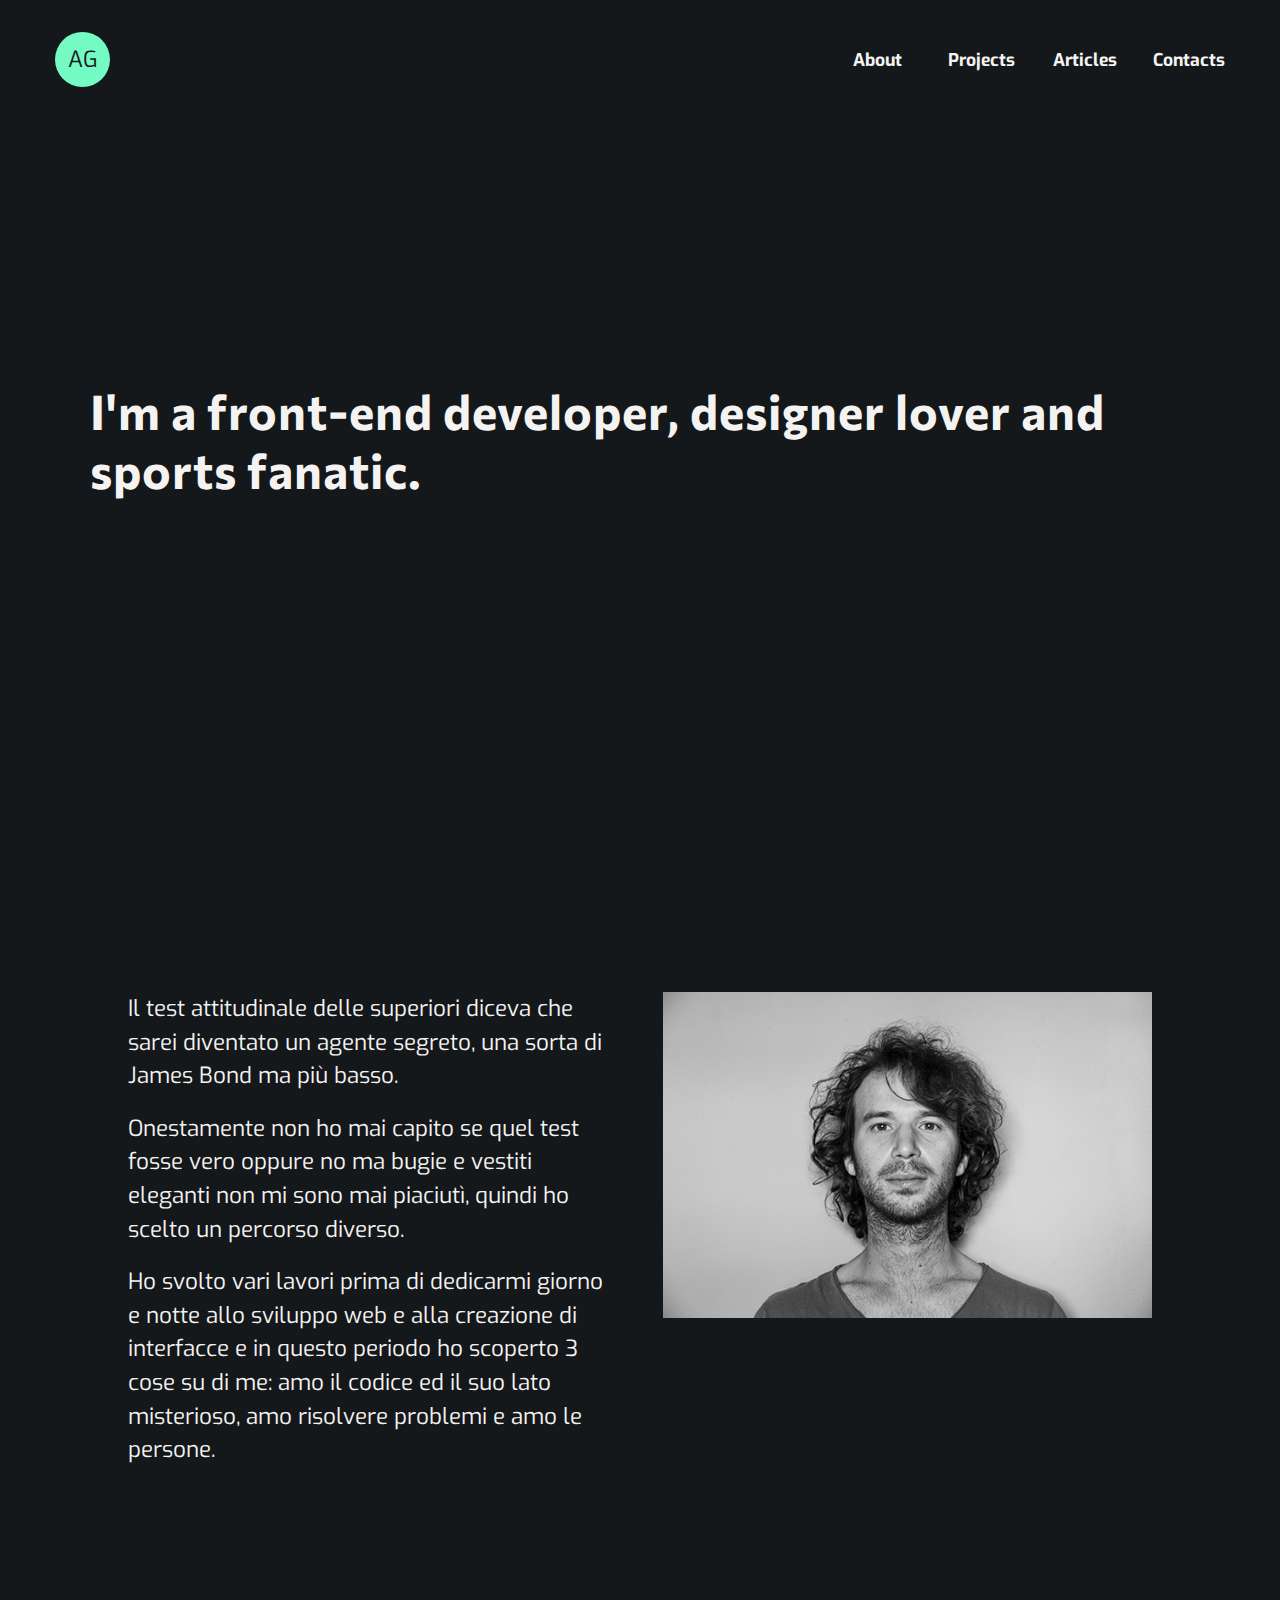
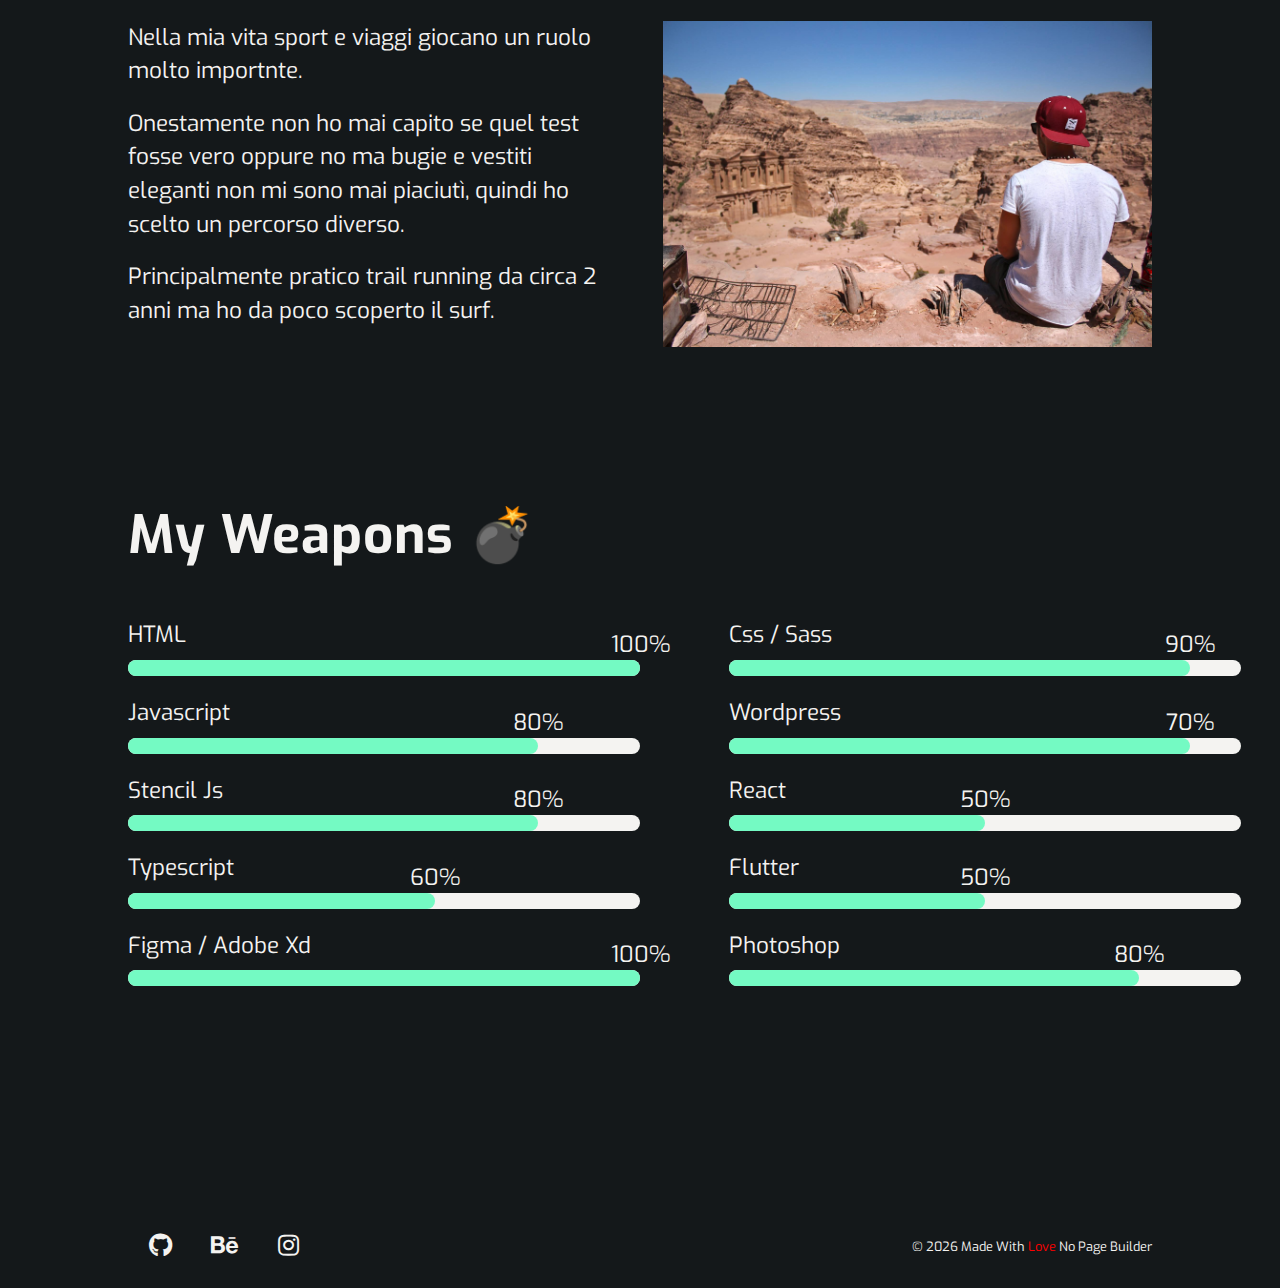
==== about.html @ 7b9c8b34 "finished about & contacts" ====
<!DOCTYPE html>
<html lang="en">
<head>
    <meta charset="UTF-8">
    <meta name="viewport" content="width=device-width, initial-scale=1.0">
    <title>Andrea Guffi Dev</title>
    <!-- font-awesome -->
  <link rel="stylesheet" href="./fontawesome-free-5.12.1-web/css/all.min.css" />
  <!-- font family -->
  <link href="https://fonts.googleapis.com/css2?family=Commissioner:wght@400;600;700&display=swap" rel="stylesheet">
  <link href="https://fonts.googleapis.com/css2?family=Exo:wght@200;400;500;600;700&display=swap" rel="stylesheet">
  <!-- css -->
  <link rel="stylesheet" href="style.css" />
</head>
<body>

  <!-- navbar -->
  <nav class="nav" id="nav">
    <div class="nav-center">
      <!-- nav header -->
      <div class="nav-header">
        <div class="logo">
          <a href="index.html"><p>AG</p></a> 
        </div>
      
         <!-- <a href="index.html">Guffi Andrea</a> -->
        
        <button class="nav-btn" id="nav-btn">
          <i class="fas fa-bars"></i>
        </button>
      </div>
      <!-- nav-links -->
      <ul class="nav-links">
        <li>
          <a href="about.html">About</a>
        </li>
        <li>
          <a href="projects.html">Projects</a>
        </li>
        <li>
          <a href="articles.html">Articles</a>
        </li>
        <li>
          <a href="contacts.html">Contacts</a>
        </li>     
      </ul>
    </div>
  </nav>
  <!-- end of navbar -->
  <!-- sidebar -->
  <aside class="sidebar" id="sidebar">
    <div>
      <button class="close-btn" id="close-btn">
        <i class="fas fa-times"></i>
      </button>
      <!-- nav-links -->
      <ul class="sidebar-links">
          <a href="about.html">About</a>
        </li>
        <li>
          <a href="projects.html">Projects</a>
        </li>
        <li>
          <a href="articles.html">Articles</a>
        </li>
        <li>
          <a href="contacts.html">Contacts</a>
        </li> 
      </ul>
      <!-- social icons -->
      <ul class="social-icons ">
        <li>
          <a href="https://github.com/andreuhh" class="social-icon mobile">
            <i class="fab fa-github"></i>
          </a>
        </li>
        <li>
          <a href="https://www.behance.net/andreaguffi" class="social-icon mobile">
            <i class="fab fa-behance"></i>
          </a>
        </li>
        <li>
          <a href="https://www.instagram.com/andrea_wanderlust92/" class="social-icon mobile">
            <i class="fab fa-instagram"></i>
          </a>
        </li>
      </ul>
    </div>
  </aside>

  <div class="hero">
    <div class="hero__content hero__content--about">        
        <h1>I'm a front-end developer,
            designer lover and
            sports fanatic.</h1>
    </div>
  </div>

  <main>
    <section class="description">
        <div class="description__img">
          <img src="img/fotocv.jpg" alt="" width="70%" height="auto">
        </div>
        <div class="description__text">
            <p>
                Il test attitudinale delle superiori diceva che sarei diventato un agente
                segreto, una sorta di James Bond ma più basso.</p><br>
            <p>Onestamente non ho mai capito se quel test fosse vero oppure no ma
                bugie e vestiti eleganti non mi sono mai piaciutì, quindi ho scelto
                un percorso diverso.
              </p><br>
              <p>
                Ho svolto vari lavori prima di dedicarmi giorno e notte allo sviluppo web e alla
                creazione di interfacce e in questo periodo ho scoperto 3 cose su di me:
                amo il codice ed il
                suo lato misterioso, amo risolvere problemi e amo le persone.
              </p>
        </div>
      </section>

      <section class="description description--sport">
        <div class="description__img">
          <img src="img/profile.jpg" alt="" width="70%" height="auto">
        </div>
        <div class="description__text">
            <p>Nella mia vita sport e viaggi giocano un ruolo molto importnte.</p><br>
            <p>Onestamente non ho mai capito se quel test fosse vero oppure no ma
                bugie e vestiti eleganti non mi sono mai piaciutì, quindi ho scelto
                un percorso diverso.
              </p><br>
            <p>Principalmente pratico trail running da circa 2 anni ma ho da poco
              scoperto il surf.
            </p>
        </div>    
      </section>

        <!-- skills -->
  <section class="section skills">
    <!-- section title -->
    <div class="section-title">
      <h2>My Weapons 💣</h2>
      <div class="underline"></div>
    </div>
    <!--end of section title -->
    <div class="section-center skills-center">
      <article>
        <!-- single skill -->
        <div class="skill">
          <p>HTML</p>
          <div class="skill-container">
            <div class="skill-value value-100"></div>
            <p class="skill-text skill-text-100">
              100%
            </p>
          </div>
        </div>
        <!--end of  single skill -->
        <!-- single skill -->
        <div class="skill">
          <p>Javascript</p>
          <div class="skill-container">
            <div class="skill-value value-80"></div>
            <p class="skill-text skill-text-80">
              80%
            </p>
          </div>
        </div>
        <!--end of  single skill -->
        <!-- single skill -->
        <div class="skill">
          <p>Stencil Js</p>
          <div class="skill-container">
            <div class="skill-value value-80"></div>
            <p class="skill-text skill-text-80">
              80%
            </p>
          </div>
        </div>
        <!--end of  single skill -->
        <!-- single skill -->
        <div class="skill">
          <p>Typescript</p>
          <div class="skill-container">
            <div class="skill-value value-60"></div>
            <p class="skill-text skill-text-60">
              60%
            </p>
          </div>
        </div>
        <!--end of  single skill -->
        <!-- single skill -->
        <div class="skill">
          <p>Figma / Adobe Xd</p>
          <div class="skill-container">
            <div class="skill-value value-100"></div>
            <p class="skill-text skill-text-100">
              100%
            </p>
          </div>
        </div>
        <!--end of  single skill -->
      </article>
      <article>

        <!-- single skill -->
        <div class="skill">
          <p>Css / Sass</p>
          <div class="skill-container">
            <div class="skill-value value-90"></div>
            <p class="skill-text skill-text-90">
              90%
            </p>
          </div>
        </div>
        <!--end of  single skill -->
        <!-- single skill -->
        <div class="skill">
          <p>Wordpress</p>
          <div class="skill-container">
            <div class="skill-value value-90"></div>
            <p class="skill-text skill-text-90">
              70%
            </p>
          </div>
        </div>
        <!--end of  single skill -->
        <!-- single skill -->
        <div class="skill">
          <p>React</p>
          <div class="skill-container">
            <div class="skill-value value-50"></div>
            <p class="skill-text skill-text-50">
              50%
            </p>
          </div>
        </div>
        <!--end of  single skill -->
        <!-- single skill -->
        <div class="skill">
          <p>Flutter</p>
          <div class="skill-container">
            <div class="skill-value value-50"></div>
            <p class="skill-text skill-text-50">
              50%
            </p>
          </div>
        </div>
        <!--end of  single skill -->
        <!-- single skill -->
        <div class="skill">
          <p>Photoshop</p>
          <div class="skill-container">
            <div class="skill-value value-80"></div>
            <p class="skill-text skill-text-80">
              80%
            </p>
          </div>
        </div>
        <!--end of  single skill -->
      </article>
    </div>
  </section>
  <!-- end of skills -->


  </main>

  <!-- footer -->
  <footer class="footer">

    <ul class="social-icons">
      <li>
        <a href="https://github.com/andreuhh" class="social-icon">
          <i class="fab fa-github"></i>
        </a>
      </li>
      <li>
        <a href="https://www.behance.net/andreaguffi" class="social-icon">
          <i class="fab fa-behance"></i>
        </a>
      </li>
      <li>
        <a href="https://www.instagram.com/andrea_wanderlust92/" class="social-icon">
          <i class="fab fa-instagram"></i>
        </a>
      </li>
    </ul>
    
    <p>&copy; <span id="date"></span> Made with <span class="love">love</span> No page builder</p>
  </footer>

   <!-- Script -->
  <script src="./js/app.js"></script>  
</body>
</html>
---- style.css ----
/*
=============== 
Variables
===============
*/
:root {
  --dark-background: #2F2D2B;
  --dark-background: #14181a;
  --secondary-col:#74FAC3;
  --my-gray-1: #F4F3F1;
  --text-tertiary: #98a6ae;

  --ff-primary: 'Exo', sans-serif;
  --ff-secondary: 'Commissioner', sans-serif;;
  --transition: all 0.3s ease-out;
  --radius: 0.5rem;
  --light-shadow: 0 5px 15px rgba(0, 0, 0, 0.1);
  --dark-shadow: 0 5px 15px rgba(0, 0, 0, 0.2);
  --max-width: 1170px;
}
/*
=============== 
Global Styles
===============
*/

*,
*:before,
*:after {
    -webkit-box-sizing: border-box;
        -moz-box-sizing: border-box;
            box-sizing: border-box;
            /* added later */
            margin: 0;
            padding: 0;
}

body {
  font-family: var(--ff-primary);
  background: var(--dark-background);
  color: #f6f5f5;
  font-size: 0.875rem;
}
ul {
  list-style-type: none;
}
a {
  text-decoration: none;
}
img:not(.nav-logo) {
  width: 100%;
  display: block;
}

h1,
h2,
h3,
h4 {
  font-family: var(--ff-primary);
  color: var(--my-gray-1);
  letter-spacing: 1px;
}
h1 {
  font-family: var(--ff-secondary);
  font-size: 3.8rem;
  font-weight: 700;
}
h2 {
  
  font-size: 2.3rem;
  text-align: left;
}
h3 {
  font-size: 1.5rem;
}
h4 {
  font-size: 1.5rem;
}
p {
  font-size: 1.3rem;
  color: var(--my-gray-1);
  line-height: 1.5;
}

@media screen and (min-width: 768px) {
  h1 {
    font-size: 4.5rem;
  }
  h2 {
    font-size: 3.5rem;
  }
  h3 {
    font-size: 1.75rem;
  }
  h4 {
    font-size: 1rem;
  }
  p{font-size: 1.4rem}
}

@media screen and (min-width: 1000px){
    h1 {
        font-size: 7.5rem;
      } 
      h2 {
        font-size: 3.3rem;
      }
      h3 {
        font-size: 3rem;
      }
      h4 {
        font-size: 2rem;
      }
}


/*  global classes */

.logo{
    width: 55px;
    height: 55px;
    border-radius: 50%;
    background: var(--secondary-col);
    display: flex;
    justify-content: center;
    align-items: center;  
    align-content: center; 
    text-align: center;
}

.logo a:hover{border-bottom: none !important;}

.logo p{margin: 0; color: var(--dark-background);}

.btn {
  color: var(--my-gray-1);
  padding: 0.5rem 1rem;
  display: inline-block;
  font-weight: 700;
  -webkit-transition: var(--transition);
  transition: var(--transition);
  font-size: 1rem;
  border: 2px solid var(--my-gray-1);
  cursor: pointer;
}

/* section */
.section {
  padding: 3rem 0;
}

.section-center {
  width: 90vw;
  margin: 0 auto;
  max-width: 1170px;
}
@media screen and (min-width: 992px) {
  .section-center {
    width: 95vw;
  }
}

.section-title {
  margin-bottom: 3rem;
  text-align: center;
}

/*
=============== 
Navbar
===============
*/
#nav {
  background: var(--dark-background);
}
#nav a {
  color: var(--my-gray-1);
  font-size: 1.1rem;
}

#nav a:hover{
  border-bottom: 2px solid var(--secondary-col);
}
.nav-links {
  display: none;
}
.nav {
  background-color: var(--dark-background);
  height: 5rem;
  padding: 2rem;
  display: grid;
  -webkit-box-align: center;
  align-items: center;
  -webkit-transition: var(--transition);
  transition: var(--transition);
}
.nav-center {
  width: 100%;
  max-width: 1170px;
  margin: 0 auto;
}
.nav-header {
  background: var(--dark-background);
  display: grid;
  grid-template-columns: auto 1fr;
  -webkit-box-align: center;
  align-items: center;
}

.nav-header a{
  font-family: var(--ff-primary);
}

.nav-btn {
  background: transparent;
  border-color: transparent;
  color: var(--my-gray-1);
  font-size: 1.8rem;
  cursor: pointer;
  justify-self: end;
  outline: none;
}
@media screen and (min-width: 768px) {
  .nav {
    background: var(--dark-background);
  }
  .nav-btn {
    display: none;
  }
  .nav-links {
    display: grid;
    grid-template-columns: repeat(4, 1fr);
    justify-items: center;
    -webkit-column-gap: 2rem;
    -moz-column-gap: 2rem;
    column-gap: 2rem;
    justify-self: end;
    color: var(--secondary-col);
  }
  .nav-links a {
    text-transform: capitalize;
    color: var(--secondary-col);
    font-weight: bold;
    -webkit-transition: var(--transition);
    transition: var(--transition);
  }
  .nav-links a:hover {
    color: var(--secondary-col);
  }
  .nav-center {
    color: var(--my-gray-1);
    display: grid;
    grid-template-columns: auto 1fr;
    -webkit-box-align: center;
    align-items: center;
  }
}
/*
=============== 
Sidebar
===============
*/
.sidebar {
  position: fixed;
  top: 0;
  left: 0;
  width: 100%;
  height: 100%;
  background: var(--dark-background);
  z-index: 4;
  display: grid;
  place-items: center;
  -webkit-transition: var(--transition);
  transition: var(--transition);
  /* add later */
  -webkit-transform: translateX(-100%);
  transform: translateX(100%);
}
/* toggle sidebar */
.show-sidebar {
  -webkit-transform: translateX(0);
  transform: translateX(0);
}
.sidebar-links {
  text-align: center;
}
.sidebar-links a {
  font-size: 2rem;
  text-transform: capitalize;
  -webkit-transition: var(--transition);
  transition: var(--transition);
  color: var(--my-gray-1);
  display: inline-block;
  margin-bottom: 1.5rem;
}
.sidebar-links a:hover {
  color: var(--secondary-col);
}
.social-icons {
  text-align: center;
  display: grid;
  margin-top: 3rem;
  width: 12rem;
  grid-template-columns: repeat(3, 1fr);
  justify-items: center;
  color: var(--my-gray-1);
}
.social-icon {
  font-size: 1.5rem;
  color: var(--my-gray-1);
  -webkit-transition: var(--transition);
  transition: var(--transition);
}

.social-icon:hover {
  color: var(--secondary-col);
}
.close-btn {
  position: absolute;
  top: 2rem;
  right: 2rem;
  font-size: 2rem;
  background: transparent;
  border: transparent;
  -webkit-transition: var(--transition);
  transition: var(--transition);
  color: var(--my-gray-1);
  outline: none;
  cursor: pointer;
}
.close-btn:hover {
  opacity: .9;
}

/*
=============== 
Hero
===============
*/
.hero{
    height: 70vh;
    background: var(--dark-background);
    background-size: cover;
    background-position: center;
    display: flex;
    justify-content: center;
    align-items: center;
    text-align: center;  
    margin: 0 7%;
}

.hero__content span{
    color: var(--secondary-col);
}

.hero h1{
    color: var(--my-gray-1);
}

.hero-icons{margin: 0 auto;}

@media screen and (min-width: 768px){
  .hero{height: 80vh;}
}

/*
=============== 
main
===============
*/

main{margin: 20% 5% 10% 5%;text-align: center;}

section.projects{margin-bottom: 15%;}

section.projects p{font-weight: 200; font-size: 1.1rem;}

.projects__container__single{margin-top: 10%;text-align: left;}
.projects__container__single h4{padding-top: 2%; font-weight: 700;}
.projects__container__single p{color: var(--text-tertiary);}

@media screen and (min-width: 768px){
    main{margin: 15% 7% 10% 7%;text-align: center;} 
    .projects__container{
        display: grid; 
        justify-content: space-around;
        grid-template-columns: 1fr 1fr;
        grid-gap: 40px;
    }
}

@media screen and (min-width: 1024px){
  main{margin: 15% 10% 10% 10%;text-align: center;} 
  .projects__container{
      display: grid; 
      justify-content: space-around;
      grid-template-columns: 1fr 1fr;
      grid-gap: 40px;
  }
}

.btn--primary{
  background-color: var(--dark-background);
  text-align: center;
  margin: 5% auto;
  color: var(--secondary-col);
  border: 1px solid var(--secondary-col);
  padding: .6rem 2.2rem;
  font-size: 1.2rem;
  -webkit-transition: var(--transition);
  transition: var(--transition);
  cursor: pointer;
  font-family: var(--ff-primary);
  transition: var(--transition);
  outline: none;
}

.btn--primary:hover{
  background-color: var(--secondary-col);
  color: var(--dark-background);
}


@media screen and (min-width: 768px){
  .btn--primary{padding: .8rem 2.5rem;}
  section.projects{margin-bottom: 7%;}
}

/*
=============== 
blog
===============
*/
.blog__container{text-align: left; padding-top: 3%;}
.blog__container p{padding: 2% 0;}
.blog__container__single{padding: 5% 0;}
.blog__container__single:last-child{border-bottom: 1px solid var(--my-gray-1);}
.blog__container__single--container{padding-top: 5%;}

p.date{ 
  font-size: .9rem;
  color: var(--text-tertiary);
}


@media screen and (min-width: 768px){
  .blog__container__single{display: flex; border-bottom: 1px solid var(--my-gray-1);}
  .blog__container__single:first-child{border-top: 1px solid var(--my-gray-1);}
  .blog__container__single img{width: 35%;}
  .blog__container__single--container{width: 65%; padding-left: 5%;}
  p.date{ font-size: 1rem;}
}

/*
=============== 
email cta
===============
*/
.emailCta{text-align: left;}
.emailCta p:first-child{padding-top: 15%; font-weight: 500;}
.emailCta a{
  font-size: 1.7rem; 
  color: var(--secondary-col);
  font-weight: 700;
}

@media screen and (min-width: 1024px){
  .emailCta{text-align:left;}
}

/*
=============== 
footer
===============
*/
footer{
  display: flex;
  justify-content: space-between;
  align-items: center;
  margin: 2% 10% 2% 10%;
}

.footer .social-icons {
  margin-bottom: 0rem; 
}
.footer .social-icon {
  color: var(--my-gray-1);
}
.footer .social-icon:hover {
  color: var(--secondary-col);
}
.footer p {
  margin-top: 3rem; 
  font-size: .8rem;
  text-transform: capitalize;
  text-align: center;
  color: var(--my-gray-1);
}

.love{color: red;}

@media screen and (max-width: 500px) {
  .footer {
    display: block;
    margin: 15% 5% 2% 5%;
  }

  .footer p{
    order: 1;
    padding: 5px 0; 
  }

  .footer .social-icons{margin: 0 auto;}
}

/*
=============== 
Projects Page
===============
*/

.blog__page{
  padding-bottom: 20%;
}

@media screen and (min-width: 768px){
  .blog__page{
    padding-bottom: 10%;
  }
}

/*
=============== 
About Page
===============
*/
.hero__content--about h1{
  font-size: 3rem;
  text-align: left;
}

.description__text{
  text-align: left;
  padding-top: 5%;
}

.description--sport{padding-top: 15%;}


@media screen and (min-width: 768px){
  .description{
    display: grid;
    grid-template-columns: 1fr 1fr;
    grid-gap: 45px;
  }
  .description__text{order: 0; padding-top: 0;}
  .description__img{order: 1;}
}


/*
=============== 
Skills
===============
*/
section.skills{padding-top: 25%;}

.skill {
  margin-bottom: 1.25rem;
}

.skill p {
  margin-bottom: 0.5rem;
  text-transform: capitalize;
  color: var(--my-gray-1);
  text-align: left;
}
.skill-container {
  background: var(--my-gray-1);
  height: 1rem;
  width: 90%;
  border-radius: var(--radius);
  position: relative;
}
.skill-value {
  position: absolute;
  top: 0;
  left: 0;
  background: var(--secondary-col);
  height: 100%;
  width: 50%;
  border-radius: var(--radius);
}
.value-100 {
  width: 100%;
}
.value-90 {
  width: 90%;
}
.value-70 {
  width: 70%;
}
.value-60{
  width: 60%;
}
.value-80 {
  width: 80%;
}
.value-50{
  width: 50%;
}
.skill-text {
  position: absolute;
  top: -2rem;
  left: 50%;
  -webkit-transform: translateX(-50%);
  transform: translateX(-50%);
}
.skill-text-60 {
  left: 60%;
}
.skill-text-70 {
  left: 70%;
}
.skill-text-90 {
  left: 90%;
}
.skill-text-80 {
  left: 80%;
}
.skill-text-100 {
  left: 100%;
}

@media screen and (min-width: 768px) {
  .skills-center {
    display: grid;
    grid-template-columns: 1fr 1fr;
    -webkit-column-gap: 2rem;
    -moz-column-gap: 2rem;
    column-gap: 2rem;
  }
  section.skills{padding-top: 15%;}
}




section.contacts{text-align: left;}
section.contacts a{color: var(--secondary-col); font-weight: 700;}
section.contacts p{padding-top: 2%;}
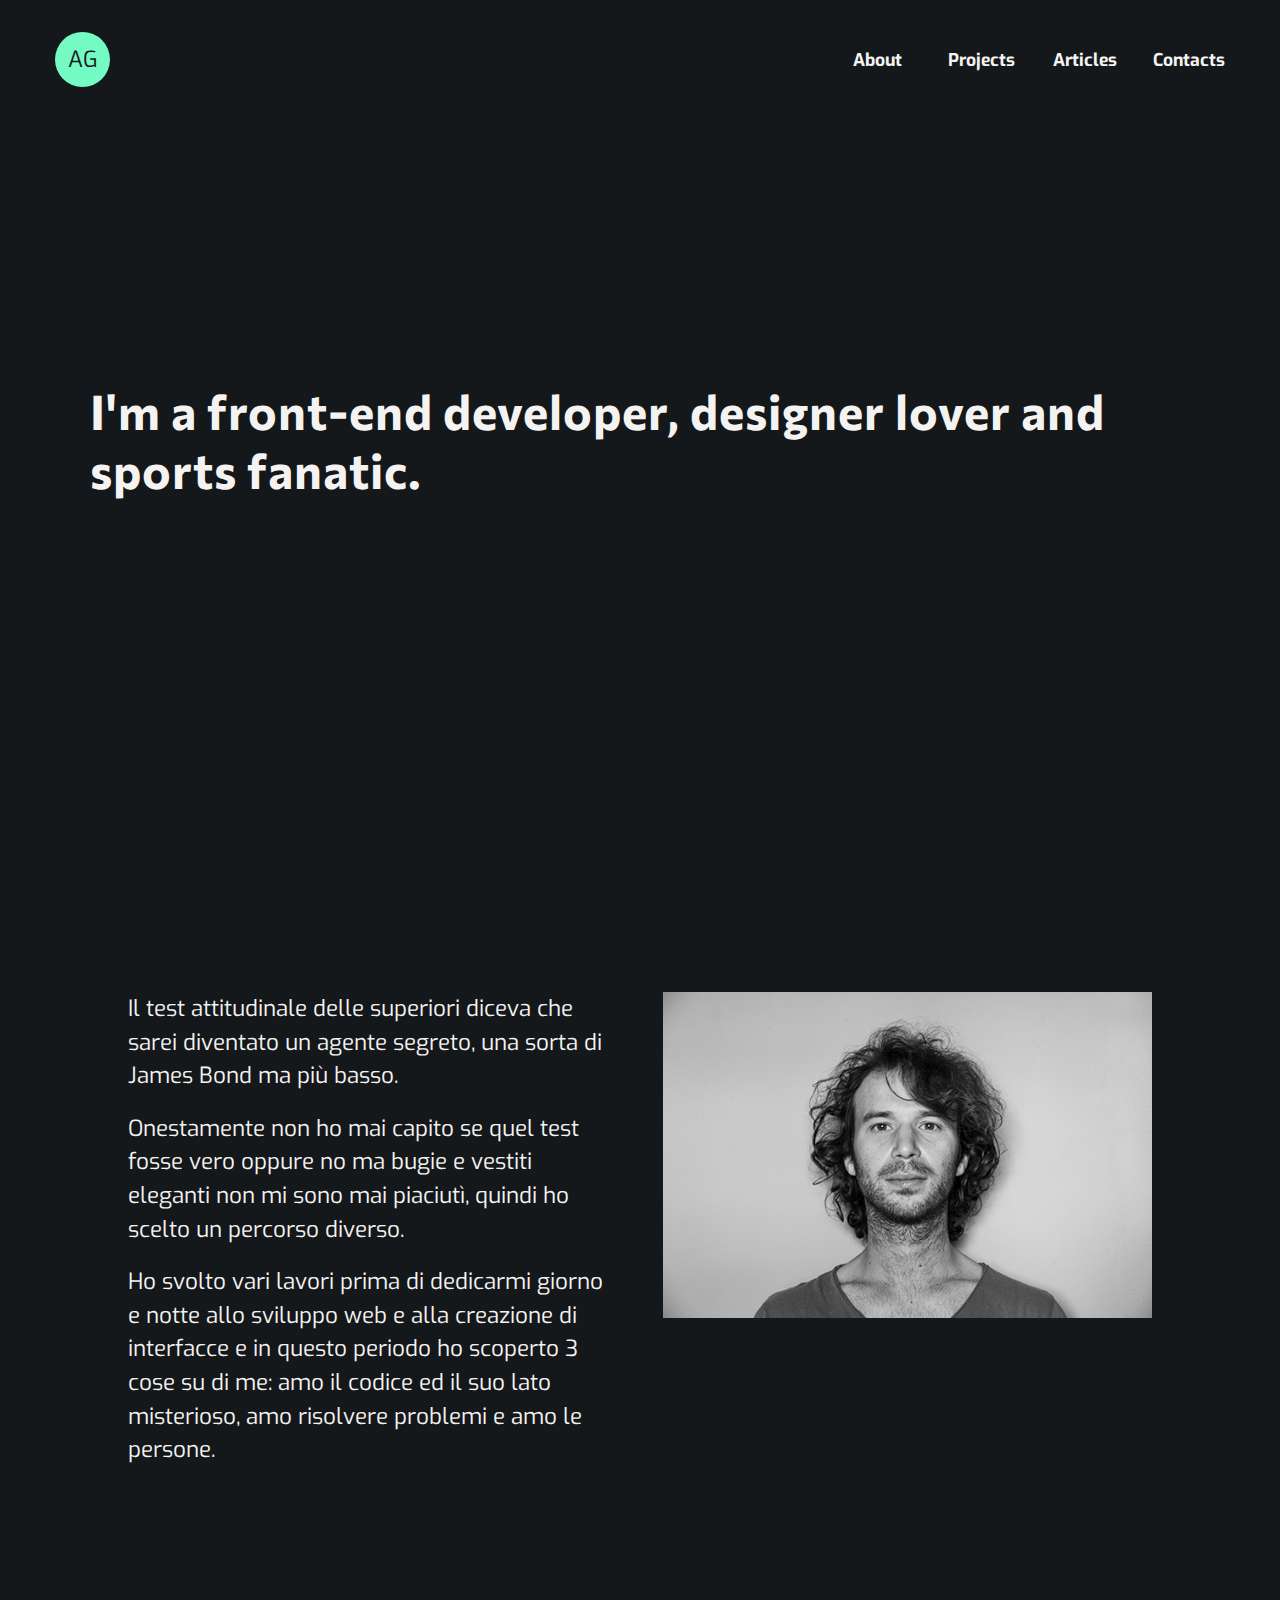
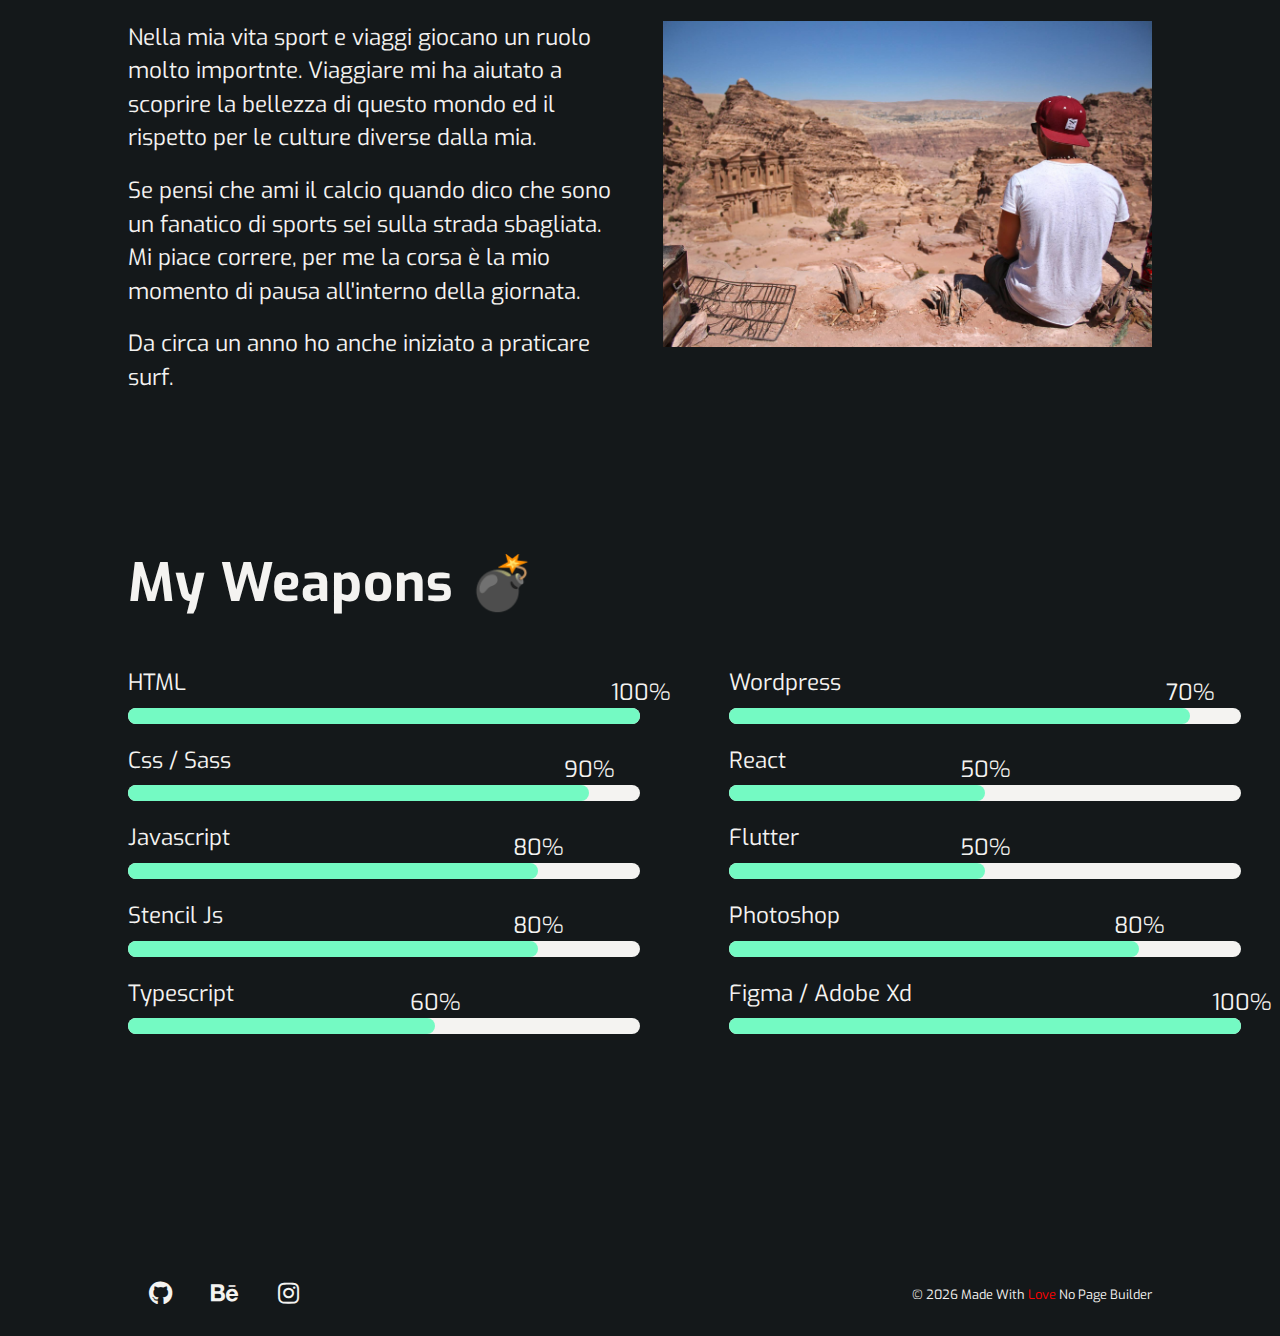
==== commit f876bd21: "ok" ====
--- a/about.html
+++ b/about.html
@@ -123,13 +123,14 @@
           <img src="img/profile.jpg" alt="" width="70%" height="auto">
         </div>
         <div class="description__text">
-            <p>Nella mia vita sport e viaggi giocano un ruolo molto importnte.</p><br>
-            <p>Onestamente non ho mai capito se quel test fosse vero oppure no ma
-                bugie e vestiti eleganti non mi sono mai piaciutì, quindi ho scelto
-                un percorso diverso.
+            <p>Nella mia vita sport e viaggi giocano un ruolo molto importnte.
+              Viaggiare mi ha aiutato a scoprire la bellezza di questo mondo 
+              ed il rispetto per le culture diverse dalla mia.</p><br>
+            <p>Se pensi che ami il calcio quando dico che sono un fanatico di sports
+              sei sulla strada sbagliata. Mi piace correre, per me la corsa è la mio
+               momento di pausa all'interno della giornata. 
               </p><br>
-            <p>Principalmente pratico trail running da circa 2 anni ma ho da poco
-              scoperto il surf.
+            <p>Da circa un anno ho anche iniziato a praticare surf.
             </p>
         </div>    
       </section>
@@ -155,6 +156,17 @@
           </div>
         </div>
         <!--end of  single skill -->
+         <!-- single skill -->
+         <div class="skill">
+          <p>Css / Sass</p>
+          <div class="skill-container">
+            <div class="skill-value value-90"></div>
+            <p class="skill-text skill-text-90">
+              90%
+            </p>
+          </div>
+        </div>
+        <!--end of  single skill -->
         <!-- single skill -->
         <div class="skill">
           <p>Javascript</p>
@@ -188,6 +200,54 @@
           </div>
         </div>
         <!--end of  single skill -->
+      </article>
+
+      <article>
+
+        <!-- single skill -->
+        <div class="skill">
+          <p>Wordpress</p>
+          <div class="skill-container">
+            <div class="skill-value value-90"></div>
+            <p class="skill-text skill-text-90">
+              70%
+            </p>
+          </div>
+        </div>
+        <!--end of  single skill -->
+        <!-- single skill -->
+        <div class="skill">
+          <p>React</p>
+          <div class="skill-container">
+            <div class="skill-value value-50"></div>
+            <p class="skill-text skill-text-50">
+              50%
+            </p>
+          </div>
+        </div>
+        <!--end of  single skill -->
+        <!-- single skill -->
+        <div class="skill">
+          <p>Flutter</p>
+          <div class="skill-container">
+            <div class="skill-value value-50"></div>
+            <p class="skill-text skill-text-50">
+              50%
+            </p>
+          </div>
+        </div>
+        <!--end of  single skill -->
+        <!-- single skill -->
+        <div class="skill">
+          <p>Photoshop</p>
+          <div class="skill-container">
+            <div class="skill-value value-80"></div>
+            <p class="skill-text skill-text-80">
+              80%
+            </p>
+          </div>
+        </div>
+        <!--end of  single skill -->
         <!-- single skill -->
         <div class="skill">
           <p>Figma / Adobe Xd</p>
@@ -195,64 +255,6 @@
             <div class="skill-value value-100"></div>
             <p class="skill-text skill-text-100">
               100%
-            </p>
-          </div>
-        </div>
-        <!--end of  single skill -->
-      </article>
-      <article>
-
-        <!-- single skill -->
-        <div class="skill">
-          <p>Css / Sass</p>
-          <div class="skill-container">
-            <div class="skill-value value-90"></div>
-            <p class="skill-text skill-text-90">
-              90%
-            </p>
-          </div>
-        </div>
-        <!--end of  single skill -->
-        <!-- single skill -->
-        <div class="skill">
-          <p>Wordpress</p>
-          <div class="skill-container">
-            <div class="skill-value value-90"></div>
-            <p class="skill-text skill-text-90">
-              70%
-            </p>
-          </div>
-        </div>
-        <!--end of  single skill -->
-        <!-- single skill -->
-        <div class="skill">
-          <p>React</p>
-          <div class="skill-container">
-            <div class="skill-value value-50"></div>
-            <p class="skill-text skill-text-50">
-              50%
-            </p>
-          </div>
-        </div>
-        <!--end of  single skill -->
-        <!-- single skill -->
-        <div class="skill">
-          <p>Flutter</p>
-          <div class="skill-container">
-            <div class="skill-value value-50"></div>
-            <p class="skill-text skill-text-50">
-              50%
-            </p>
-          </div>
-        </div>
-        <!--end of  single skill -->
-        <!-- single skill -->
-        <div class="skill">
-          <p>Photoshop</p>
-          <div class="skill-container">
-            <div class="skill-value value-80"></div>
-            <p class="skill-text skill-text-80">
-              80%
             </p>
           </div>
         </div>
--- a/style.css
+++ b/style.css
@@ -62,7 +62,7 @@
 }
 h1 {
   font-family: var(--ff-secondary);
-  font-size: 3.8rem;
+  font-size: 3.5rem;
   font-weight: 700;
 }
 h2 {
@@ -547,7 +547,7 @@
 .description--sport{padding-top: 15%;}
 
 
-@media screen and (min-width: 768px){
+@media screen and (min-width: 900px){
   .description{
     display: grid;
     grid-template-columns: 1fr 1fr;
@@ -643,10 +643,12 @@
   section.skills{padding-top: 15%;}
 }
 
-
-
-
+/*
+=============== 
+Contacts
+===============
+*/
 section.contacts{text-align: left;}
 section.contacts a{color: var(--secondary-col); font-weight: 700;}
-section.contacts p{padding-top: 2%;}
-
+section.contacts p{padding-top: 10%;}
+
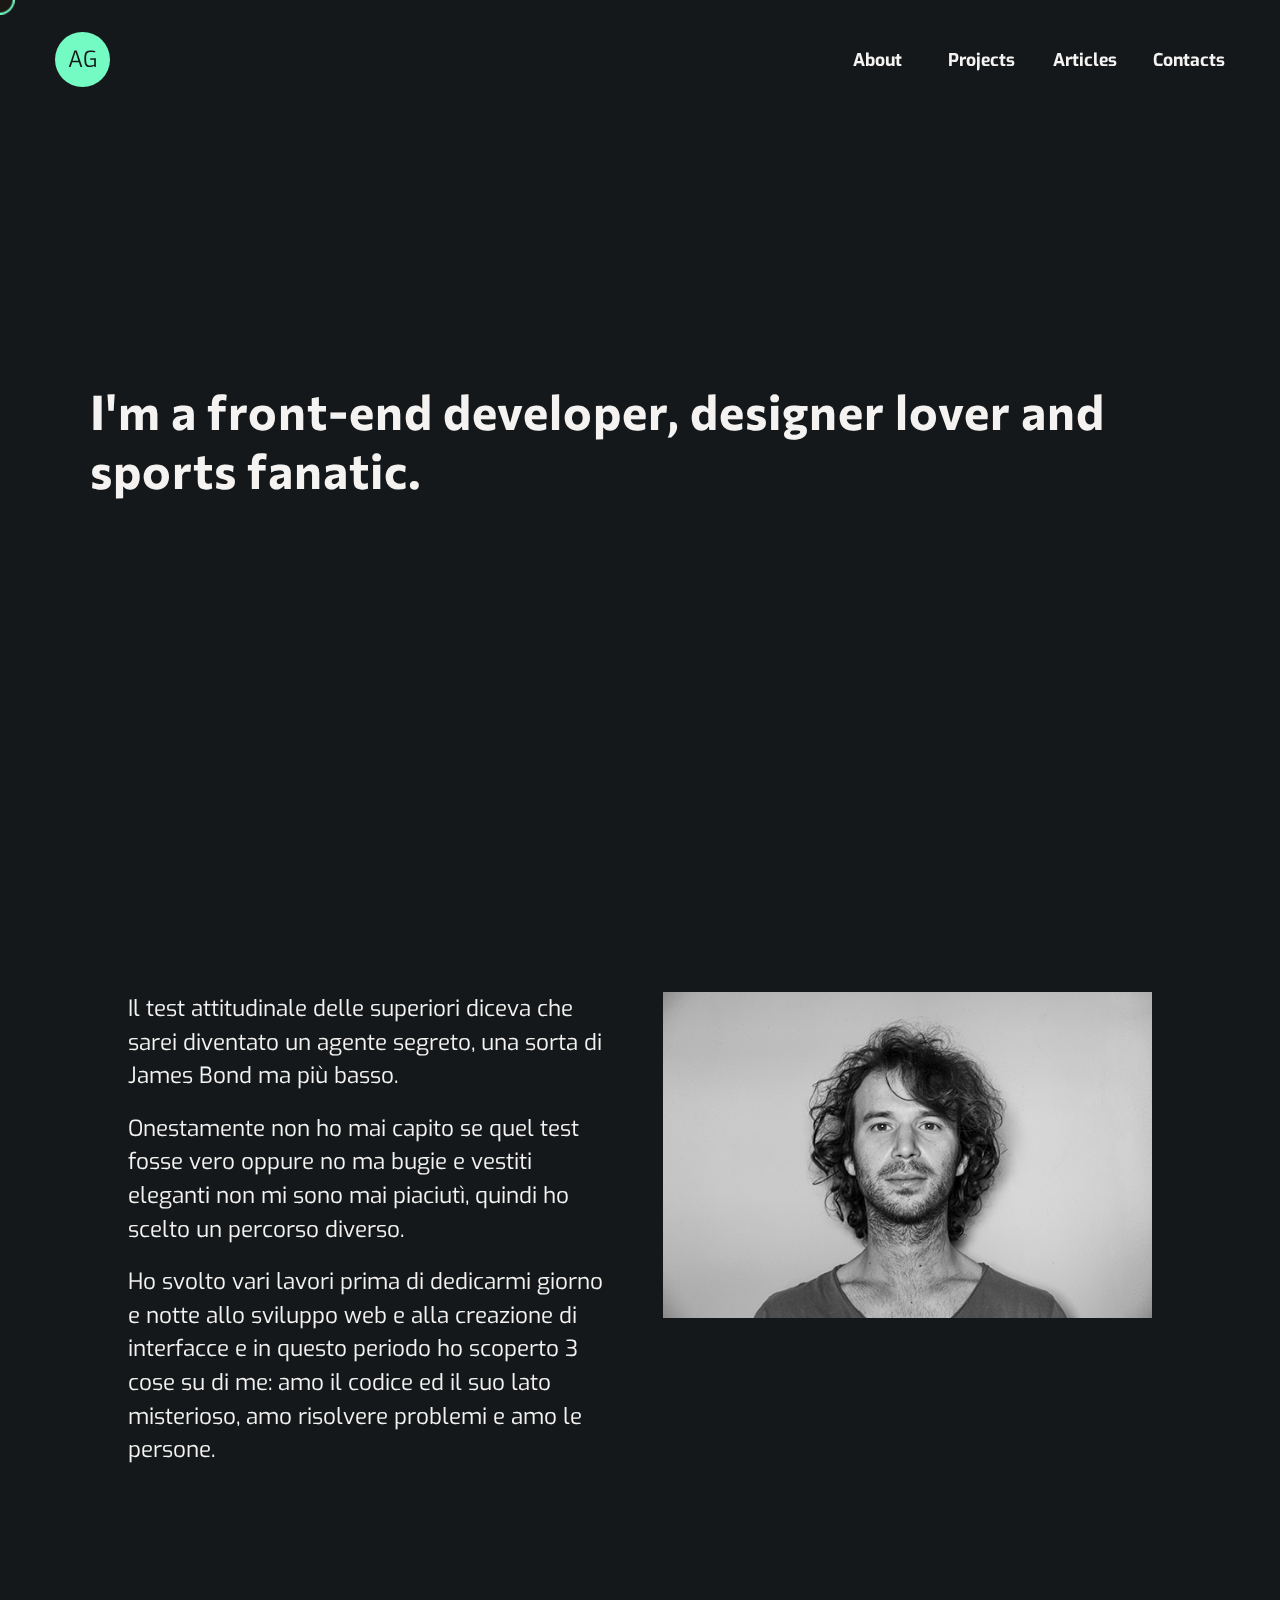
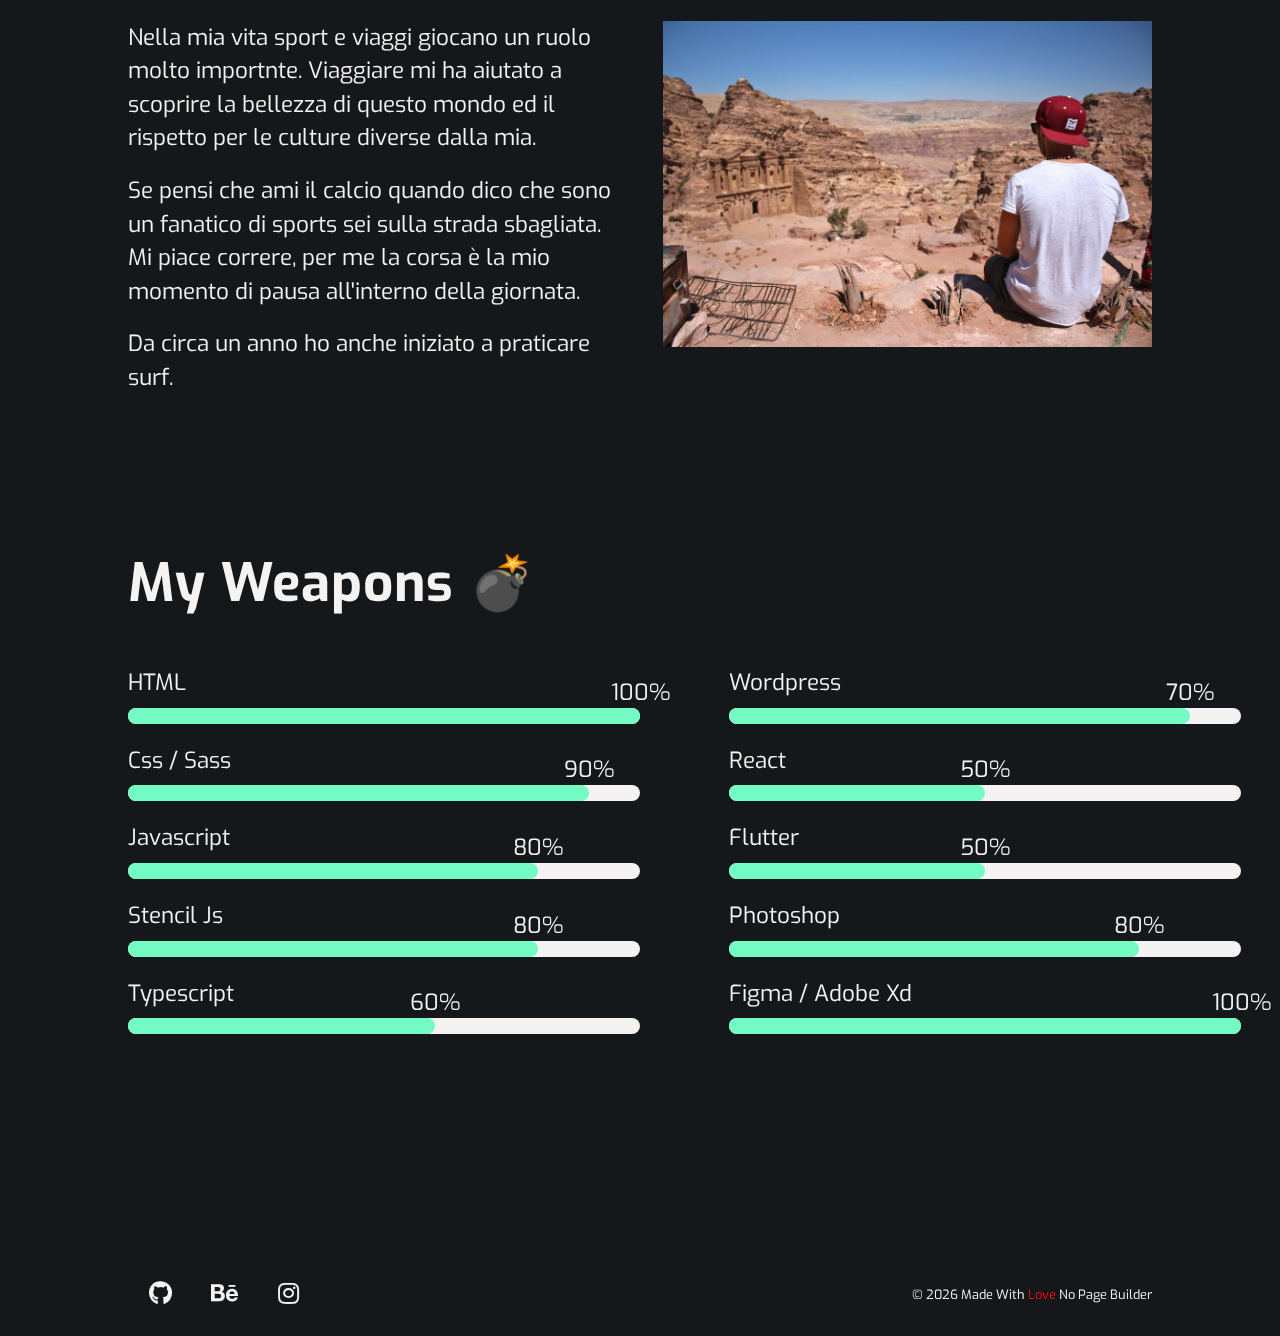
==== commit 0a02c65c: "ok" ====
--- a/about.html
+++ b/about.html
@@ -13,6 +13,8 @@
   <link rel="stylesheet" href="style.css" />
 </head>
 <body>
+  <!-- without this cursor doesn't works-->
+  <div class="cursor"></div>
 
   <!-- navbar -->
   <nav class="nav" id="nav">
@@ -292,6 +294,7 @@
   </footer>
 
    <!-- Script -->
-  <script src="./js/app.js"></script>  
+  <script src="./js/app.js"></script> 
+  <script src="/js/mouse.js"></script>  
 </body>
 </html>--- a/style.css
+++ b/style.css
@@ -36,6 +36,7 @@
 }
 
 body {
+  cursor: none;
   font-family: var(--ff-primary);
   background: var(--dark-background);
   color: #f6f5f5;
@@ -67,7 +68,7 @@
 }
 h2 {
   
-  font-size: 2.3rem;
+  font-size: 2rem;
   text-align: left;
 }
 h3 {
@@ -141,7 +142,7 @@
   transition: var(--transition);
   font-size: 1rem;
   border: 2px solid var(--my-gray-1);
-  cursor: pointer;
+  /*cursor: pointer;*/
 }
 
 /* section */
@@ -178,9 +179,10 @@
   font-size: 1.1rem;
 }
 
-#nav a:hover{
+/*#nav a:hover{
   border-bottom: 2px solid var(--secondary-col);
-}
+}*/
+
 .nav-links {
   display: none;
 }
@@ -216,7 +218,7 @@
   border-color: transparent;
   color: var(--my-gray-1);
   font-size: 1.8rem;
-  cursor: pointer;
+  /*cursor: pointer;*/
   justify-self: end;
   outline: none;
 }
@@ -236,6 +238,7 @@
     column-gap: 2rem;
     justify-self: end;
     color: var(--secondary-col);
+    z-index: 100;
   }
   .nav-links a {
     text-transform: capitalize;
@@ -243,10 +246,9 @@
     font-weight: bold;
     -webkit-transition: var(--transition);
     transition: var(--transition);
-  }
-  .nav-links a:hover {
-    color: var(--secondary-col);
-  }
+   
+  }
+  
   .nav-center {
     color: var(--my-gray-1);
     display: grid;
@@ -326,7 +328,7 @@
   transition: var(--transition);
   color: var(--my-gray-1);
   outline: none;
-  cursor: pointer;
+  /*cursor: pointer;*/
 }
 .close-btn:hover {
   opacity: .9;
@@ -409,7 +411,7 @@
   font-size: 1.2rem;
   -webkit-transition: var(--transition);
   transition: var(--transition);
-  cursor: pointer;
+  /*cursor: pointer;*/
   font-family: var(--ff-primary);
   transition: var(--transition);
   outline: none;
@@ -535,7 +537,7 @@
 ===============
 */
 .hero__content--about h1{
-  font-size: 3rem;
+  font-size: 2rem;
   text-align: left;
 }
 
@@ -548,6 +550,10 @@
 
 
 @media screen and (min-width: 900px){
+  .hero__content--about h1{
+    font-size: 3rem;
+  }
+
   .description{
     display: grid;
     grid-template-columns: 1fr 1fr;
@@ -652,3 +658,94 @@
 section.contacts a{color: var(--secondary-col); font-weight: 700;}
 section.contacts p{padding-top: 10%;}
 
+
+/*
+=============== 
+SINGLE PROJECT
+===============
+*/
+
+.hero--project{
+  background: url(img/resort.jpeg) no-repeat center center;
+  
+  background-size: cover;
+  background-position: center;
+  margin-left: 0;
+  margin-right: 0;
+  margin-top: 15%;
+}
+
+.main__project h1{font-size: 3rem; text-align: left; margin-top: -10%;}
+
+.main__project--info{
+  padding-top: 10%;
+  display: flex;
+  justify-content: space-between;
+  align-items: center;
+}
+
+.main__project--info p{font-size: 1.1rem;}
+
+.main__project--info p,
+.main__project--info a{
+  color: var(--text-tertiary);
+}
+
+.main__project--text{
+  text-align: left;
+  padding-top: 10%;
+}
+
+@media screen and (min-width: 768px){
+  .hero--project{
+    margin-top: 5%;
+  }
+
+  .main__project--info,
+  .main__project--text{
+    padding-top: 3%;
+  }
+}
+
+/*
+=============== 
+CURSOR
+===============
+*/
+.cursor{
+  width: 1.8rem;
+  height: 1.8rem;
+  border: 2px solid var(--secondary-col);
+  border-radius: 50%;
+  position: absolute;
+  transform: translate(-50%, -50%);
+  pointer-events: none;
+  transition: all 0.3s ease;
+  transition-property: transform, background;
+  transform-origin: 100% 100%;
+  z-index: 1;
+  /*backdrop-filter: grayscale();*/
+  backdrop-filter: hue-rotate(180deg);
+}
+
+.link-grow{
+  transform: scale(1.5);
+  background: var(--text-tertiary);
+}
+
+.hovered-link{
+  color: red;
+}
+
+
+
+
+
+
+
+
+
+
+
+
+
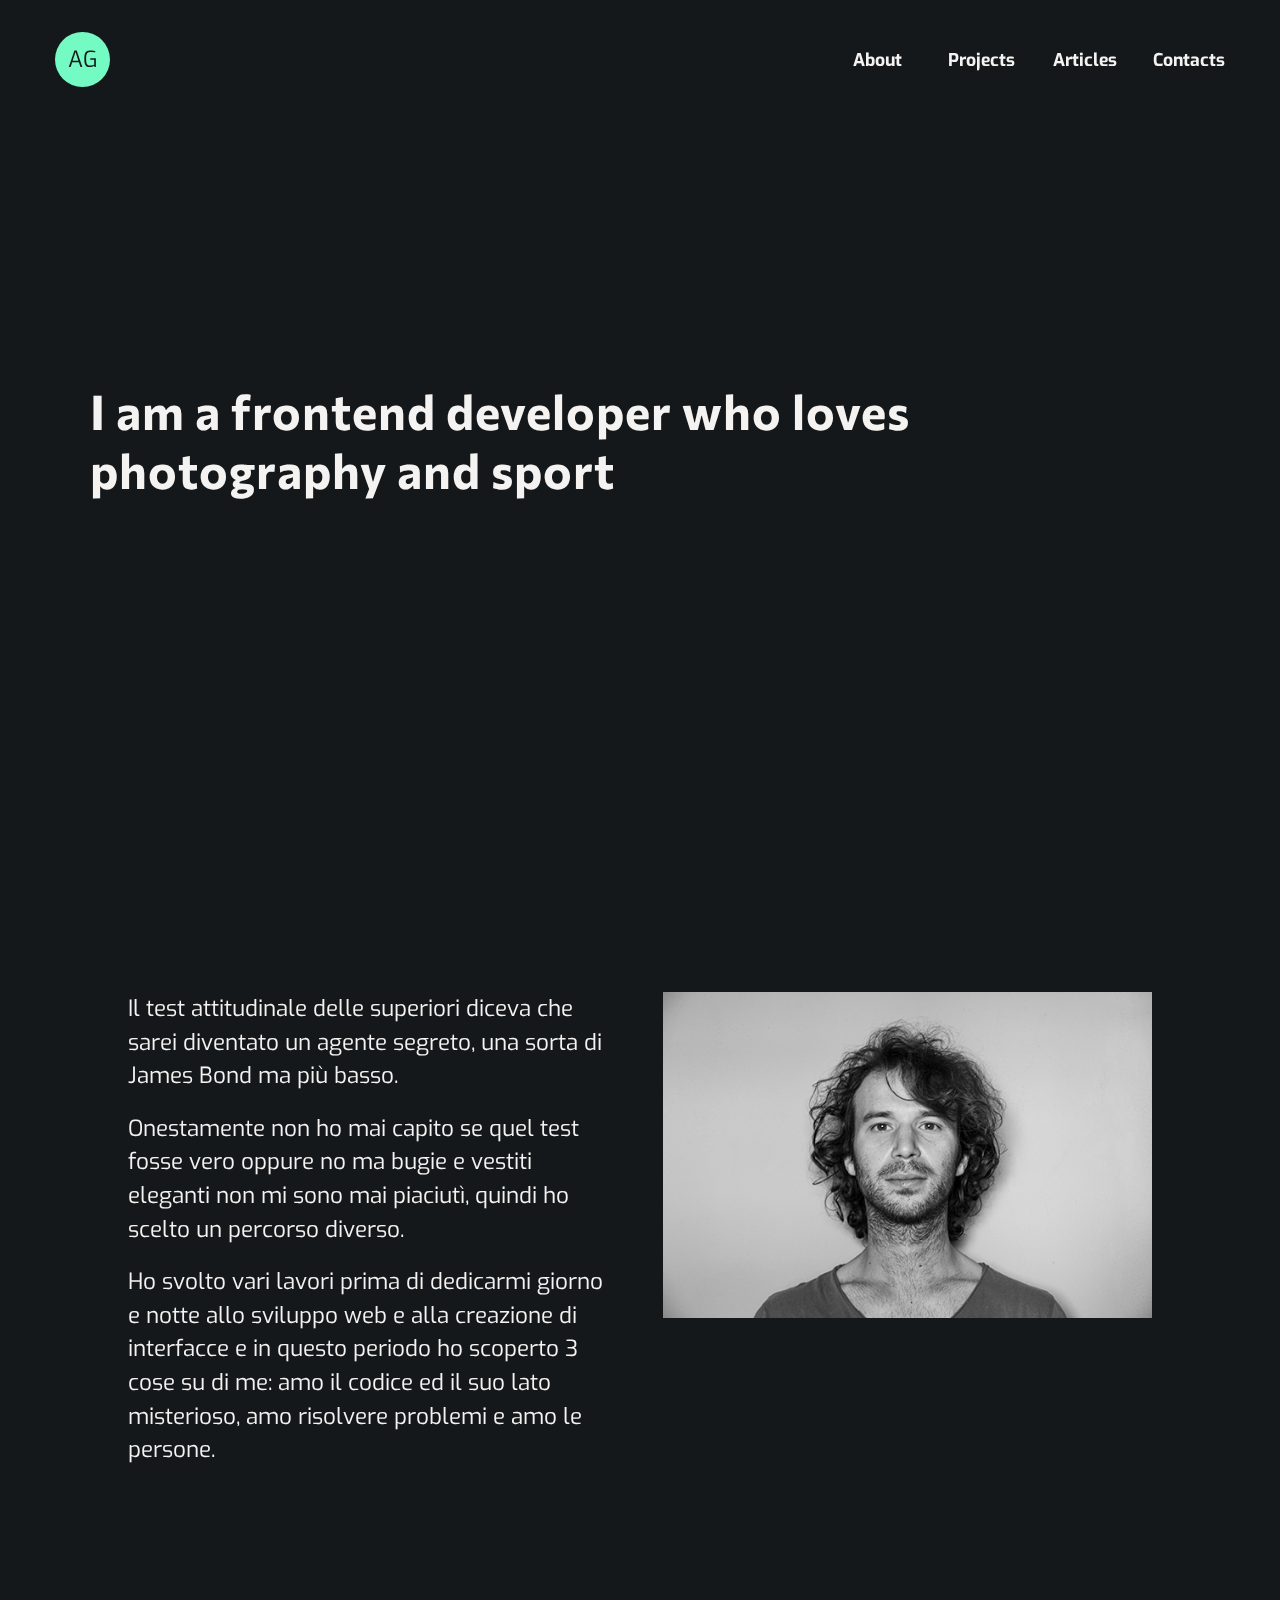
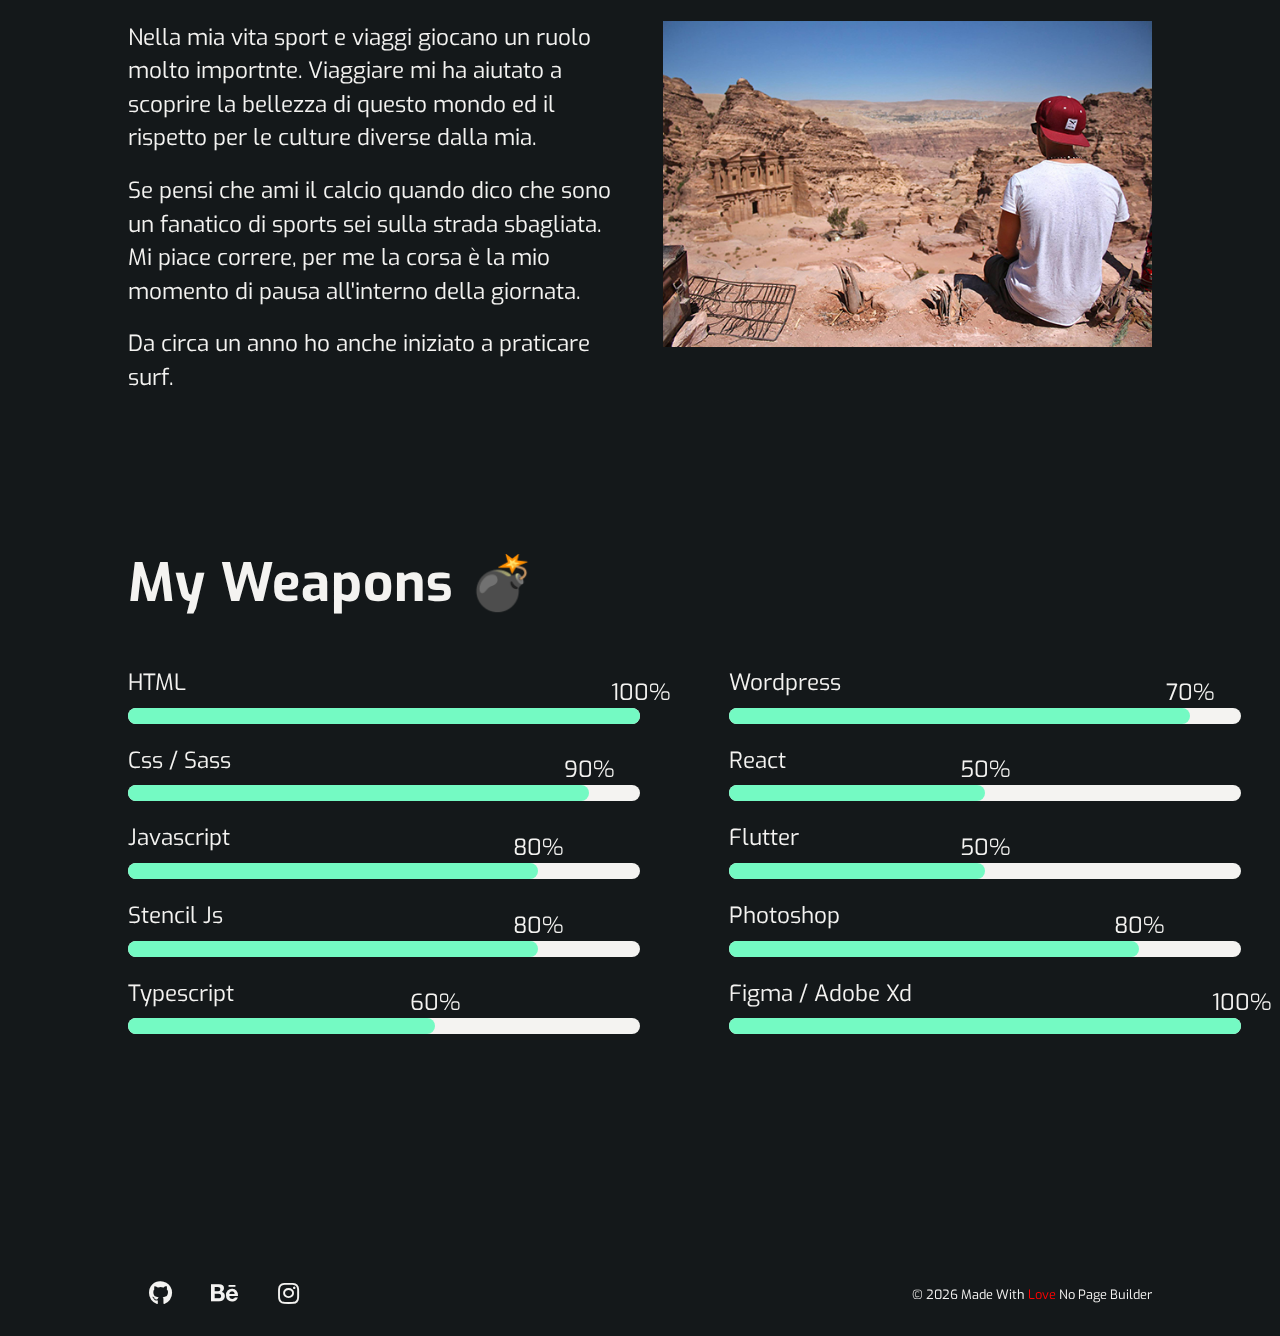
==== commit ac0619d7: "acme completed" ====
--- a/about.html
+++ b/about.html
@@ -92,9 +92,9 @@
 
   <div class="hero">
     <div class="hero__content hero__content--about">        
-        <h1>I'm a front-end developer,
-            designer lover and
-            sports fanatic.</h1>
+          <h1>
+            I am a frontend developer who loves photography and sport
+          </h1>
     </div>
   </div>
 
--- a/style.css
+++ b/style.css
@@ -72,7 +72,7 @@
   text-align: left;
 }
 h3 {
-  font-size: 1.5rem;
+  font-size: 1.7rem;
 }
 h4 {
   font-size: 1.5rem;
@@ -361,6 +361,31 @@
 
 .hero-icons{margin: 0 auto;}
 
+.intro{display: flex;}
+.typing{
+  margin-left: 10px;
+  position: relative;
+}
+
+.typing::after{
+  content: "";
+  position: absolute;
+  right: 5px;
+  width: 1px;
+  height: 30px;
+  /*border-right:  1px solid #fff;*/
+  animation: blink 0.5s infinite ease;
+}
+
+@keyframes blink{
+  0%{
+    opacity: 0;
+  }
+  100%{
+    opacity: 1;
+  }
+}
+
 @media screen and (min-width: 768px){
   .hero{height: 80vh;}
 }
@@ -521,6 +546,14 @@
 ===============
 */
 
+.btn--primary--project{text-align: center !important;}
+
+/*
+=============== 
+BLOG Page
+===============
+*/
+
 .blog__page{
   padding-bottom: 20%;
 }
@@ -666,8 +699,7 @@
 */
 
 .hero--project{
-  background: url(img/resort.jpeg) no-repeat center center;
-  
+  background: url(img/hytta-bg.jpg) no-repeat center center;
   background-size: cover;
   background-position: center;
   margin-left: 0;
@@ -675,6 +707,11 @@
   margin-top: 15%;
 }
 
+.hero--project.hero--project--resort{background: url(img/resortbg.jpg) no-repeat center center;}
+.hero--project.hero--project--acme{background: url(img/acme-bg.jpg) no-repeat center center;}
+.hero--project.hero--project--taag{background: url(img/taag.jpg) no-repeat center center;}
+.hero--project.hero--project--casablu{background: url(img/casablu-bg.jpg) no-repeat center center;}
+
 .main__project h1{font-size: 3rem; text-align: left; margin-top: -10%;}
 
 .main__project--info{
@@ -691,9 +728,20 @@
   color: var(--text-tertiary);
 }
 
-.main__project--text{
+.main__project--content{
   text-align: left;
   padding-top: 10%;
+}
+
+.main__project--content h3{
+  padding-top: 5%;
+  padding-bottom: 3%;
+  font-size: 2.1rem;
+}
+
+.main__project--content img{
+  padding-top: 5%;
+  padding-bottom: 5%;
 }
 
 @media screen and (min-width: 768px){
@@ -702,8 +750,14 @@
   }
 
   .main__project--info,
-  .main__project--text{
+  .main__project--content{
     padding-top: 3%;
+  }
+
+  .main__project--content h3{
+    padding-top: 3%;
+    padding-bottom: 2%;
+    font-size: 2.3rem;
   }
 }
 
@@ -718,7 +772,7 @@
   border: 2px solid var(--secondary-col);
   border-radius: 50%;
   position: absolute;
-  transform: translate(-50%, -50%);
+  transform: translate(-100%, -100%);
   pointer-events: none;
   transition: all 0.3s ease;
   transition-property: transform, background;
@@ -726,6 +780,7 @@
   z-index: 1;
   /*backdrop-filter: grayscale();*/
   backdrop-filter: hue-rotate(180deg);
+  display: none;
 }
 
 .link-grow{
@@ -737,15 +792,20 @@
   color: red;
 }
 
-
-
-
-
-
-
-
-
-
-
-
-
+@media screen and (min-width: 1025px){
+  .cursor{
+    /*transform: translate(-50%, -50%);*/
+    display: block;
+  }
+}
+
+
+
+
+
+
+
+
+
+
+
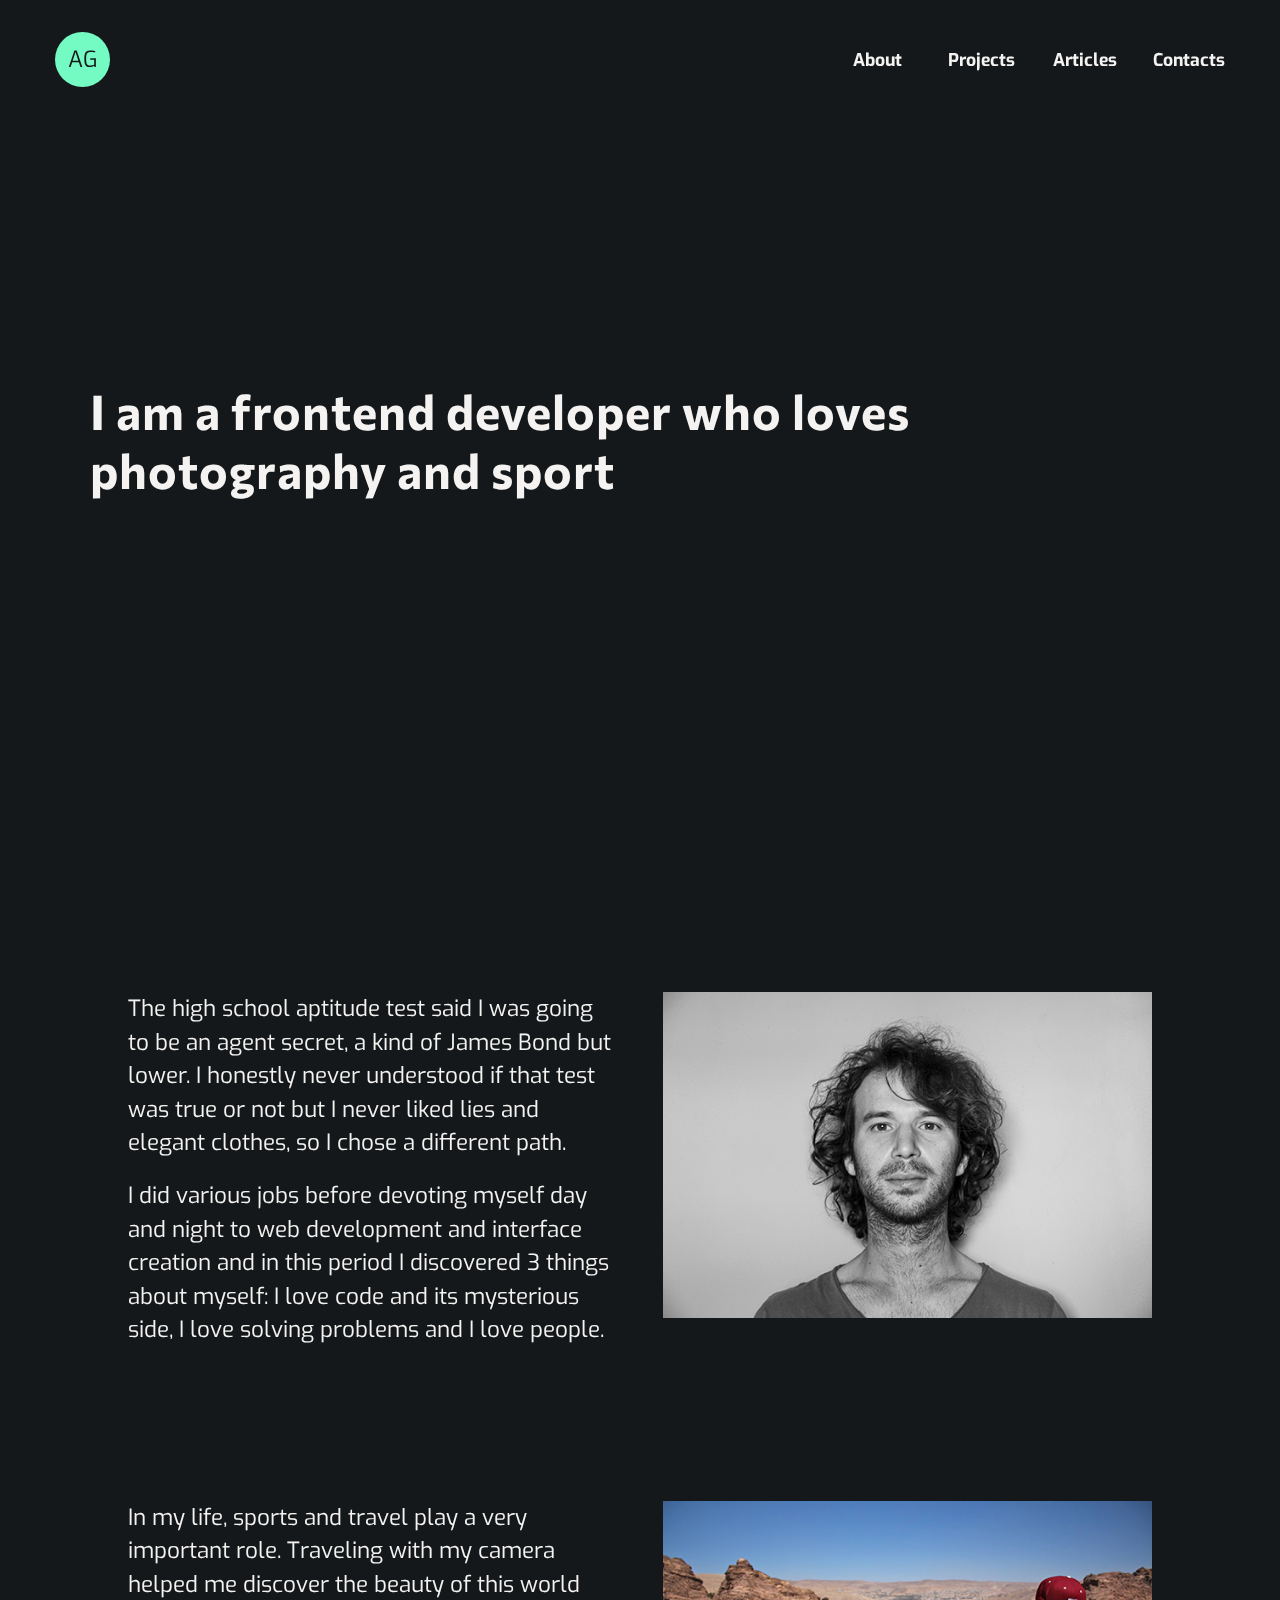
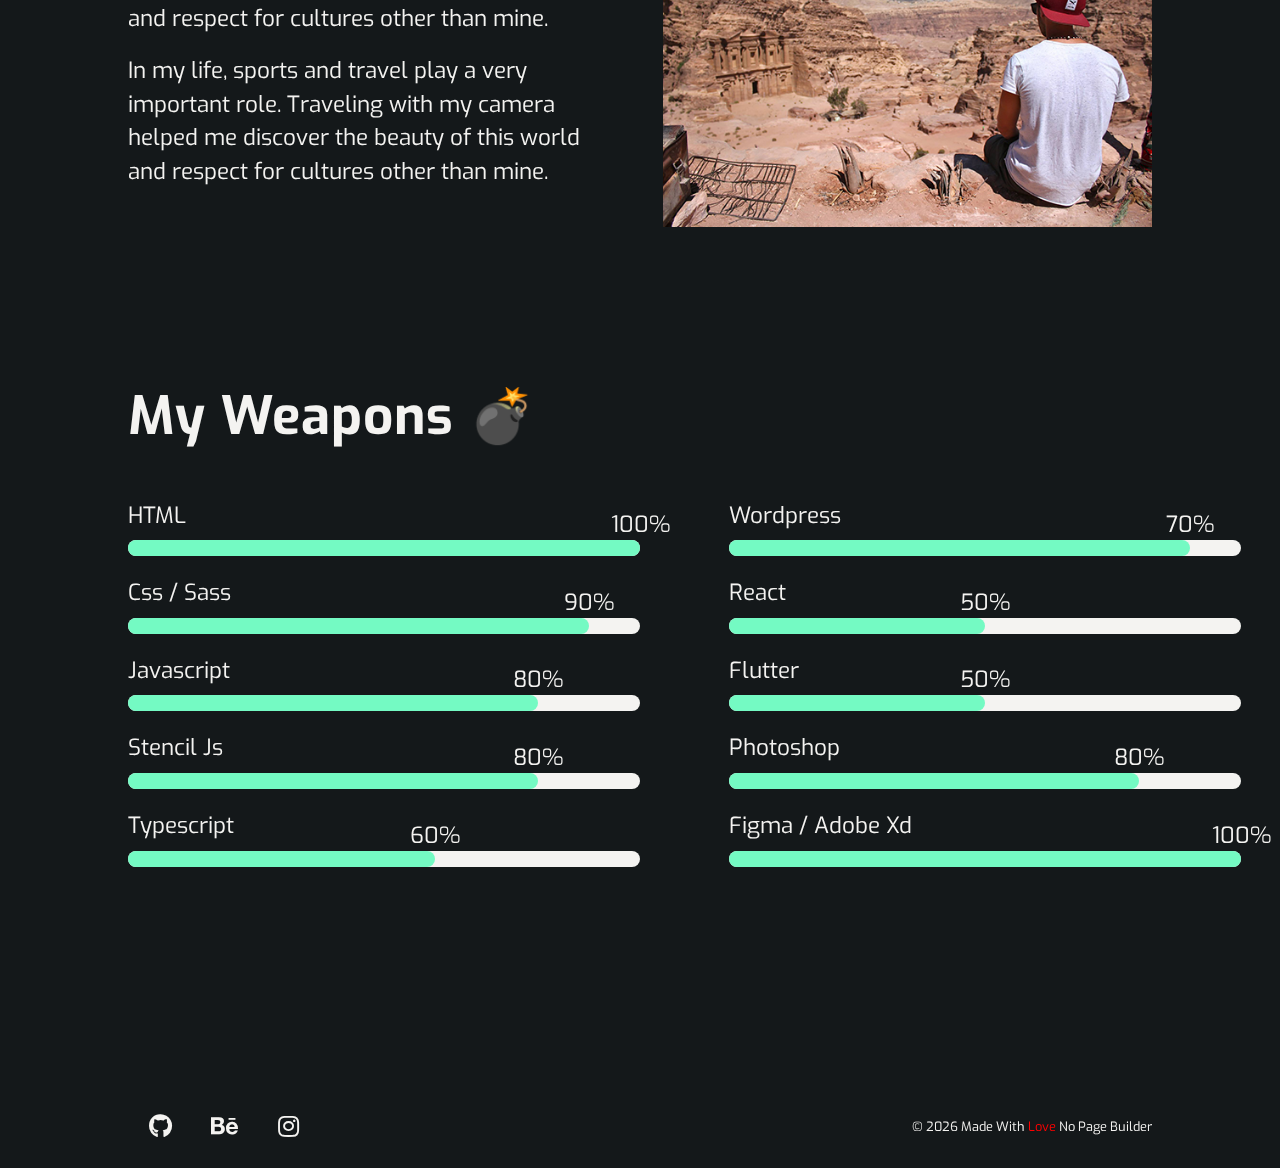
==== commit b1963847: "okkk" ====
--- a/about.html
+++ b/about.html
@@ -105,17 +105,16 @@
         </div>
         <div class="description__text">
             <p>
-                Il test attitudinale delle superiori diceva che sarei diventato un agente
-                segreto, una sorta di James Bond ma più basso.</p><br>
-            <p>Onestamente non ho mai capito se quel test fosse vero oppure no ma
-                bugie e vestiti eleganti non mi sono mai piaciutì, quindi ho scelto
-                un percorso diverso.
+              The high school aptitude test said I was going to be an agent
+              secret, a kind of James Bond but lower.
+              I honestly never understood if that test was true or not
+               but I never liked lies and elegant clothes, so I chose a different path.
               </p><br>
               <p>
-                Ho svolto vari lavori prima di dedicarmi giorno e notte allo sviluppo web e alla
-                creazione di interfacce e in questo periodo ho scoperto 3 cose su di me:
-                amo il codice ed il
-                suo lato misterioso, amo risolvere problemi e amo le persone.
+                I did various jobs before devoting myself day and night to web development
+                 and interface creation and in this period I discovered 
+                 3 things about myself: I love code and its mysterious side, 
+                 I love solving problems and I love people.
               </p>
         </div>
       </section>
@@ -125,14 +124,18 @@
           <img src="img/profile.jpg" alt="" width="70%" height="auto">
         </div>
         <div class="description__text">
-            <p>Nella mia vita sport e viaggi giocano un ruolo molto importnte.
-              Viaggiare mi ha aiutato a scoprire la bellezza di questo mondo 
-              ed il rispetto per le culture diverse dalla mia.</p><br>
-            <p>Se pensi che ami il calcio quando dico che sono un fanatico di sports
-              sei sulla strada sbagliata. Mi piace correre, per me la corsa è la mio
-               momento di pausa all'interno della giornata. 
-              </p><br>
-            <p>Da circa un anno ho anche iniziato a praticare surf.
+            <p>
+              In my life, sports and travel play a very important role.
+              Traveling with my camera helped me discover the beauty of this world and
+              respect for cultures other than mine.
+            </p>
+            <br>
+            <p>
+              In my life, sports and travel play a very important role.
+              Traveling with my camera helped me discover the beauty 
+              of this world and respect for cultures other than mine.
+            </p>
+            <br>
             </p>
         </div>    
       </section>
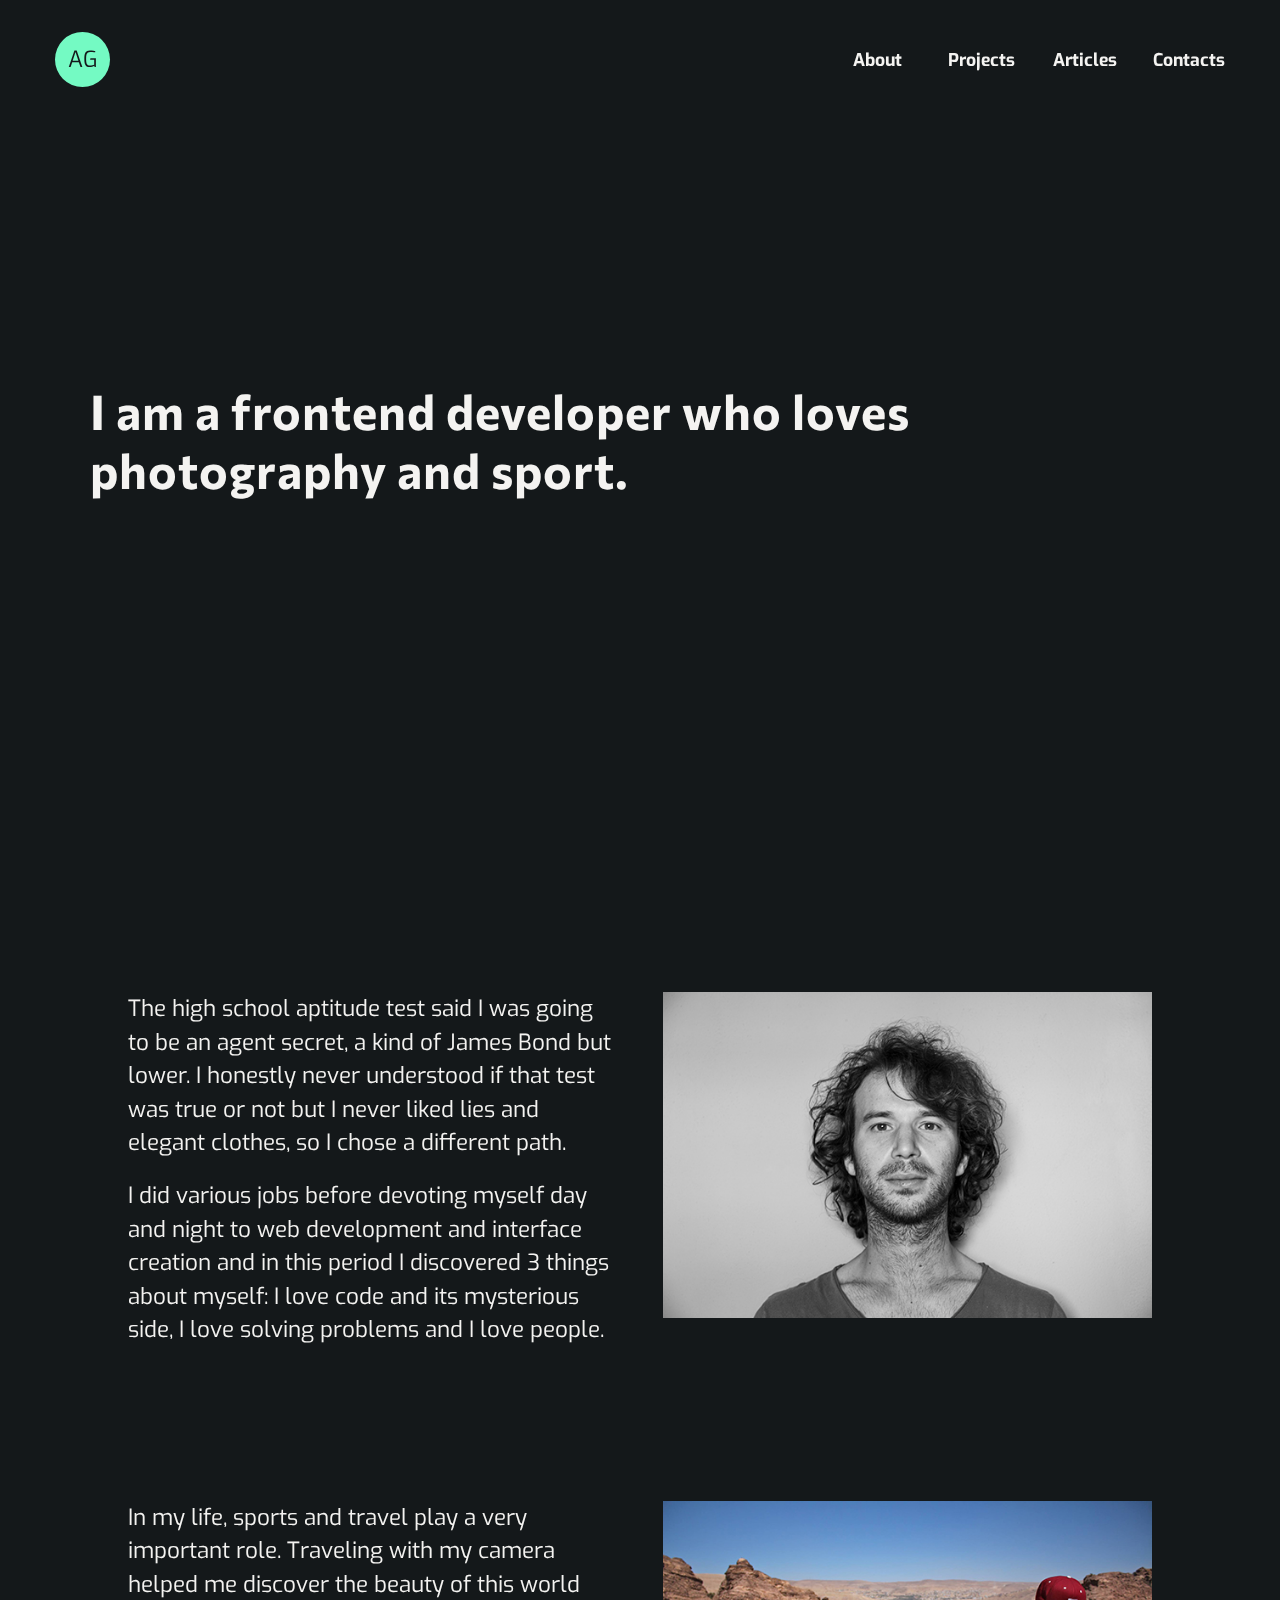
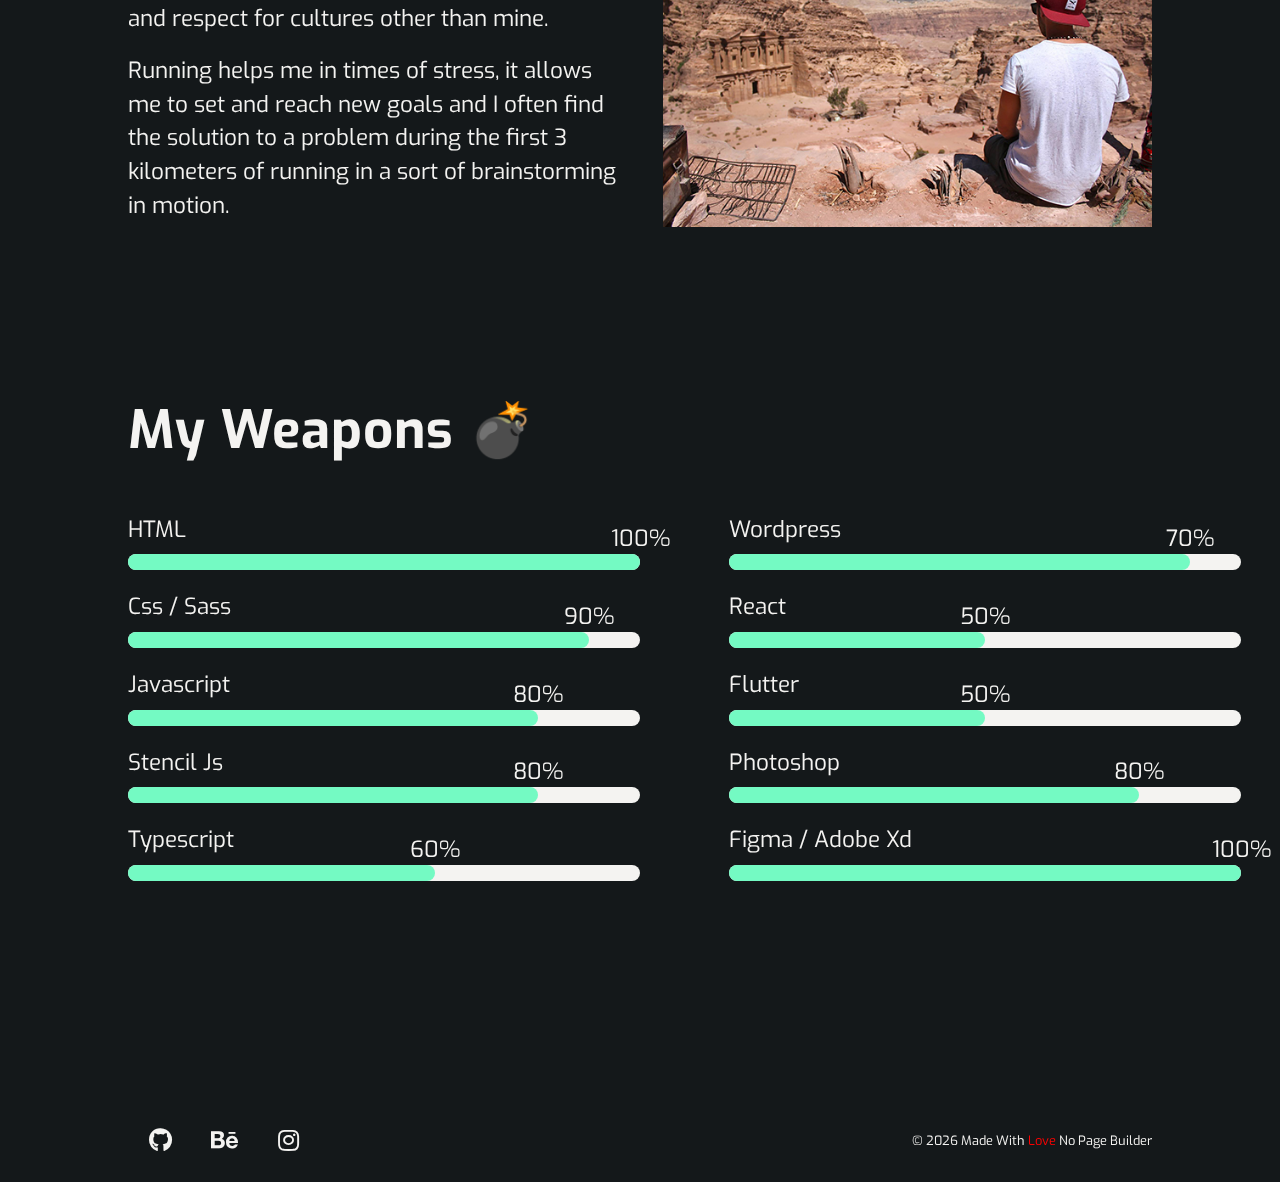
==== commit c271e0b4: "ok" ====
--- a/about.html
+++ b/about.html
@@ -93,7 +93,7 @@
   <div class="hero">
     <div class="hero__content hero__content--about">        
           <h1>
-            I am a frontend developer who loves photography and sport
+            I am a frontend developer who loves photography and sport.
           </h1>
     </div>
   </div>
@@ -131,9 +131,9 @@
             </p>
             <br>
             <p>
-              In my life, sports and travel play a very important role.
-              Traveling with my camera helped me discover the beauty 
-              of this world and respect for cultures other than mine.
+              Running helps me in times of stress, it allows me to set and reach 
+              new goals and I often find the solution to a problem during the 
+              first 3 kilometers of running in a sort of brainstorming in motion.
             </p>
             <br>
             </p>
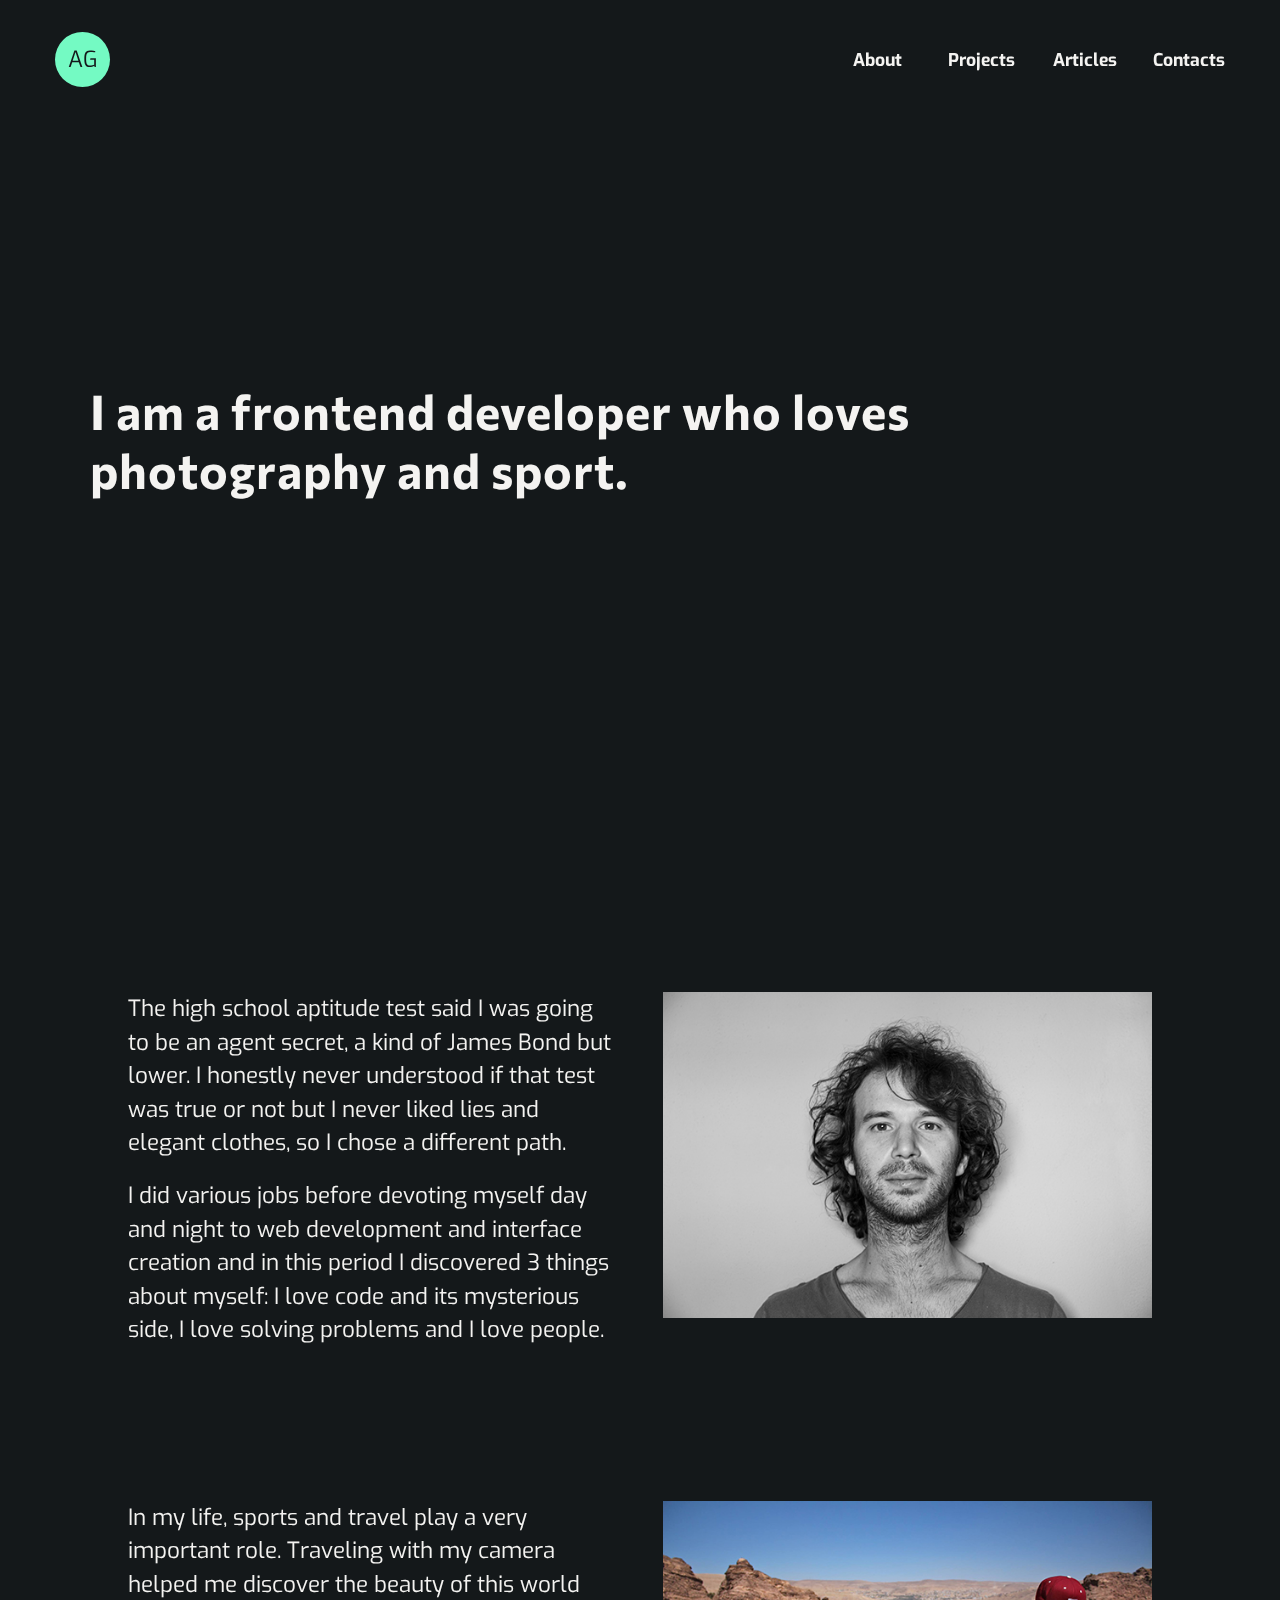
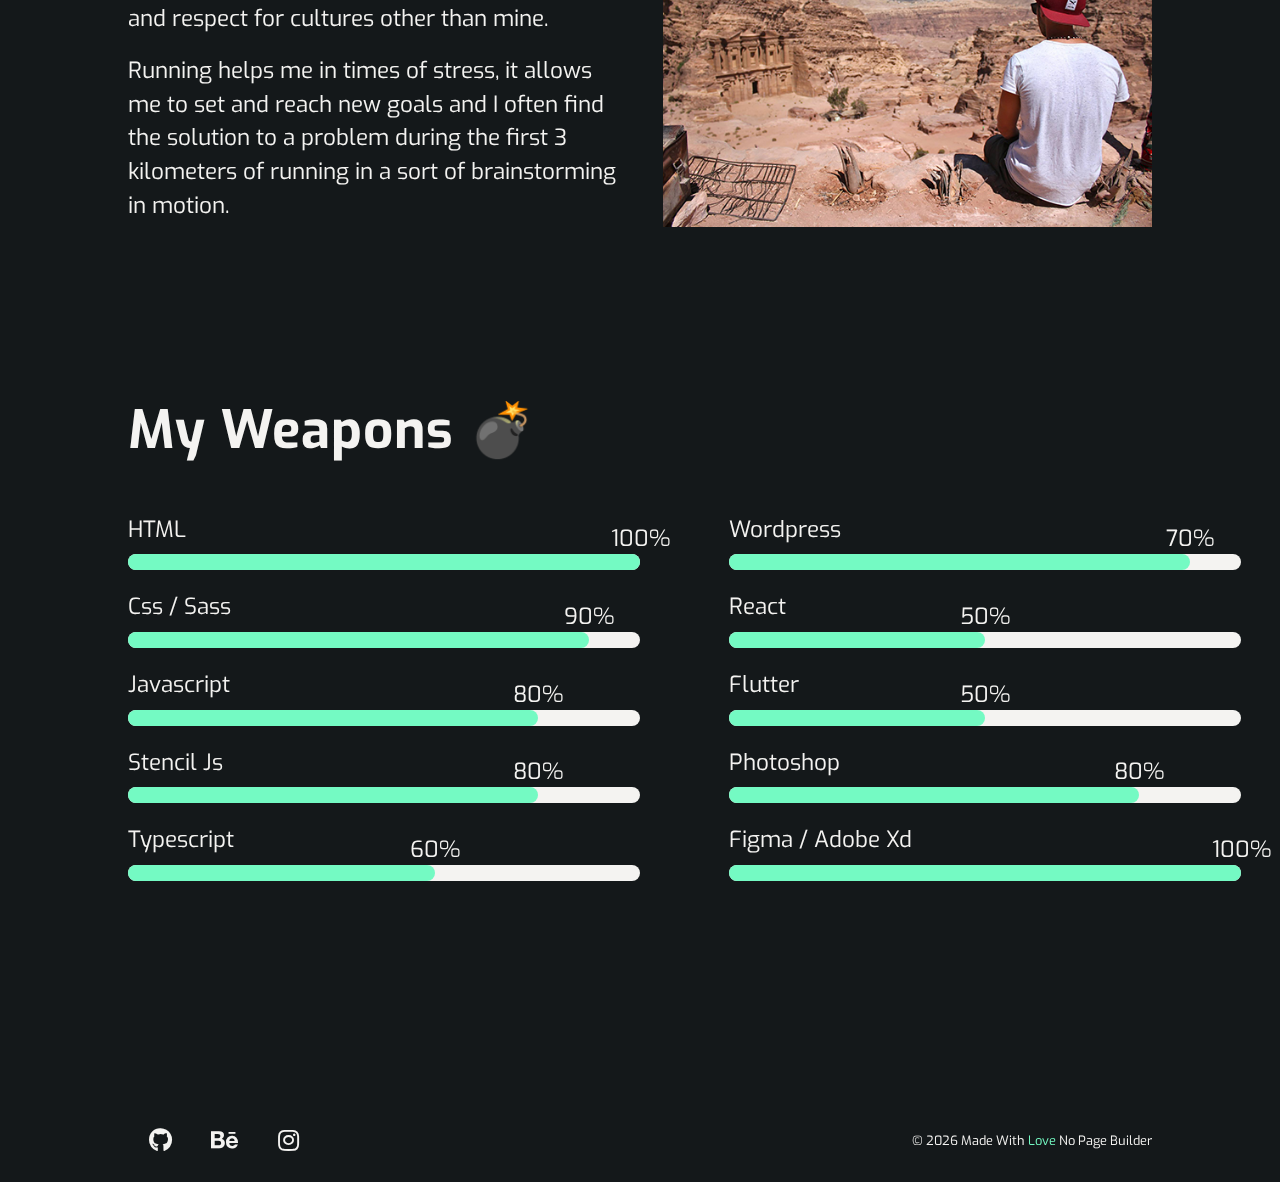
==== commit 5b2559d7: "meta description" ====
--- a/about.html
+++ b/about.html
@@ -3,6 +3,7 @@
 <head>
     <meta charset="UTF-8">
     <meta name="viewport" content="width=device-width, initial-scale=1.0">
+    <meta name="Description" content="Guffi Andrea about page">
     <title>Andrea Guffi Dev</title>
     <!-- font-awesome -->
   <link rel="stylesheet" href="./fontawesome-free-5.12.1-web/css/all.min.css" />
--- a/style.css
+++ b/style.css
@@ -222,7 +222,7 @@
   justify-self: end;
   outline: none;
 }
-@media screen and (min-width: 768px) {
+@media screen and (min-width: 769px) {
   .nav {
     background: var(--dark-background);
   }
@@ -524,7 +524,7 @@
   color: var(--my-gray-1);
 }
 
-.love{color: red;}
+.love{color: var(--secondary-col);}
 
 @media screen and (max-width: 500px) {
   .footer {
@@ -711,6 +711,8 @@
 .hero--project.hero--project--acme{background: url(img/acme-bg.jpg) no-repeat center center;}
 .hero--project.hero--project--taag{background: url(img/taag.jpg) no-repeat center center;}
 .hero--project.hero--project--casablu{background: url(img/casablu-bg.jpg) no-repeat center center;}
+.hero--project.hero--project--tranqui{background: url(img/tranqui-bg.jpg) no-repeat center center;}
+/*.hero--project.hero--project--flutter{background: url(img/flutter.jpg) no-repeat center center;}*/
 
 .main__project h1{font-size: 3rem; text-align: left; margin-top: -10%;}
 
